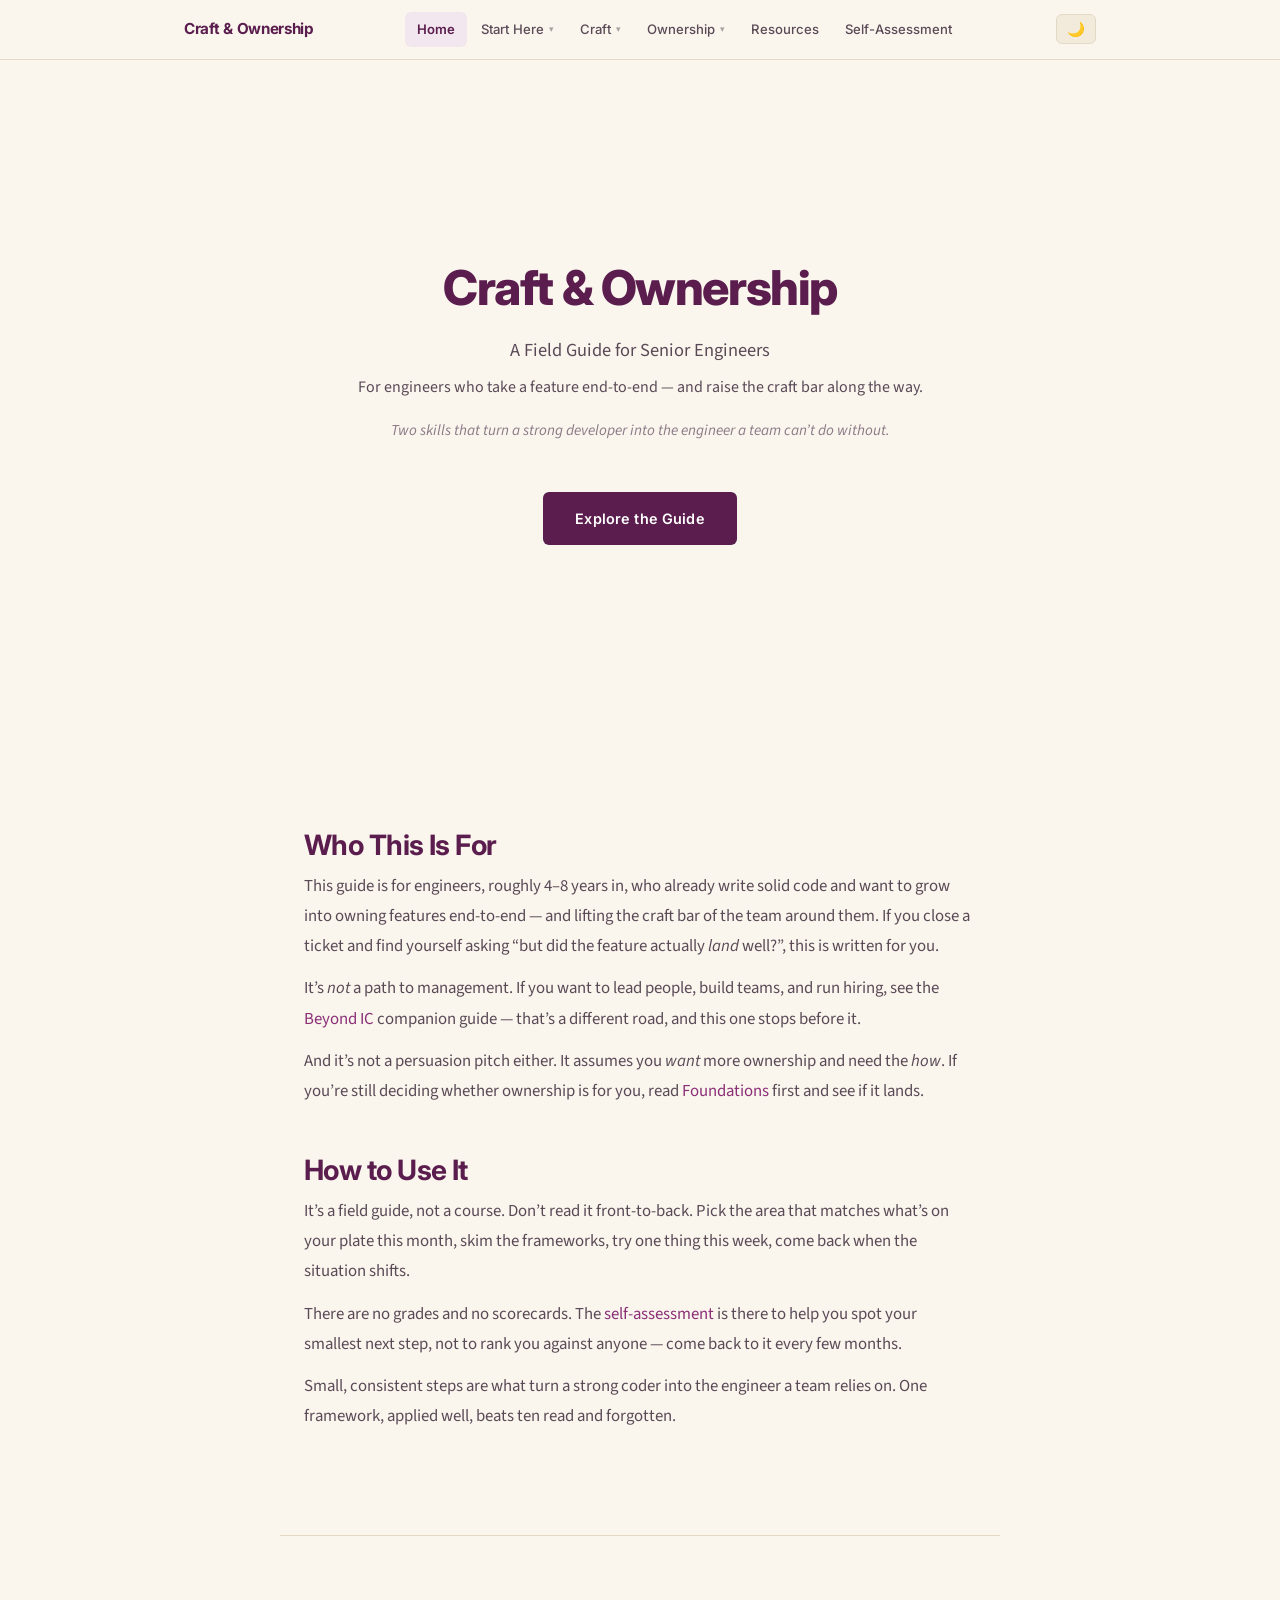
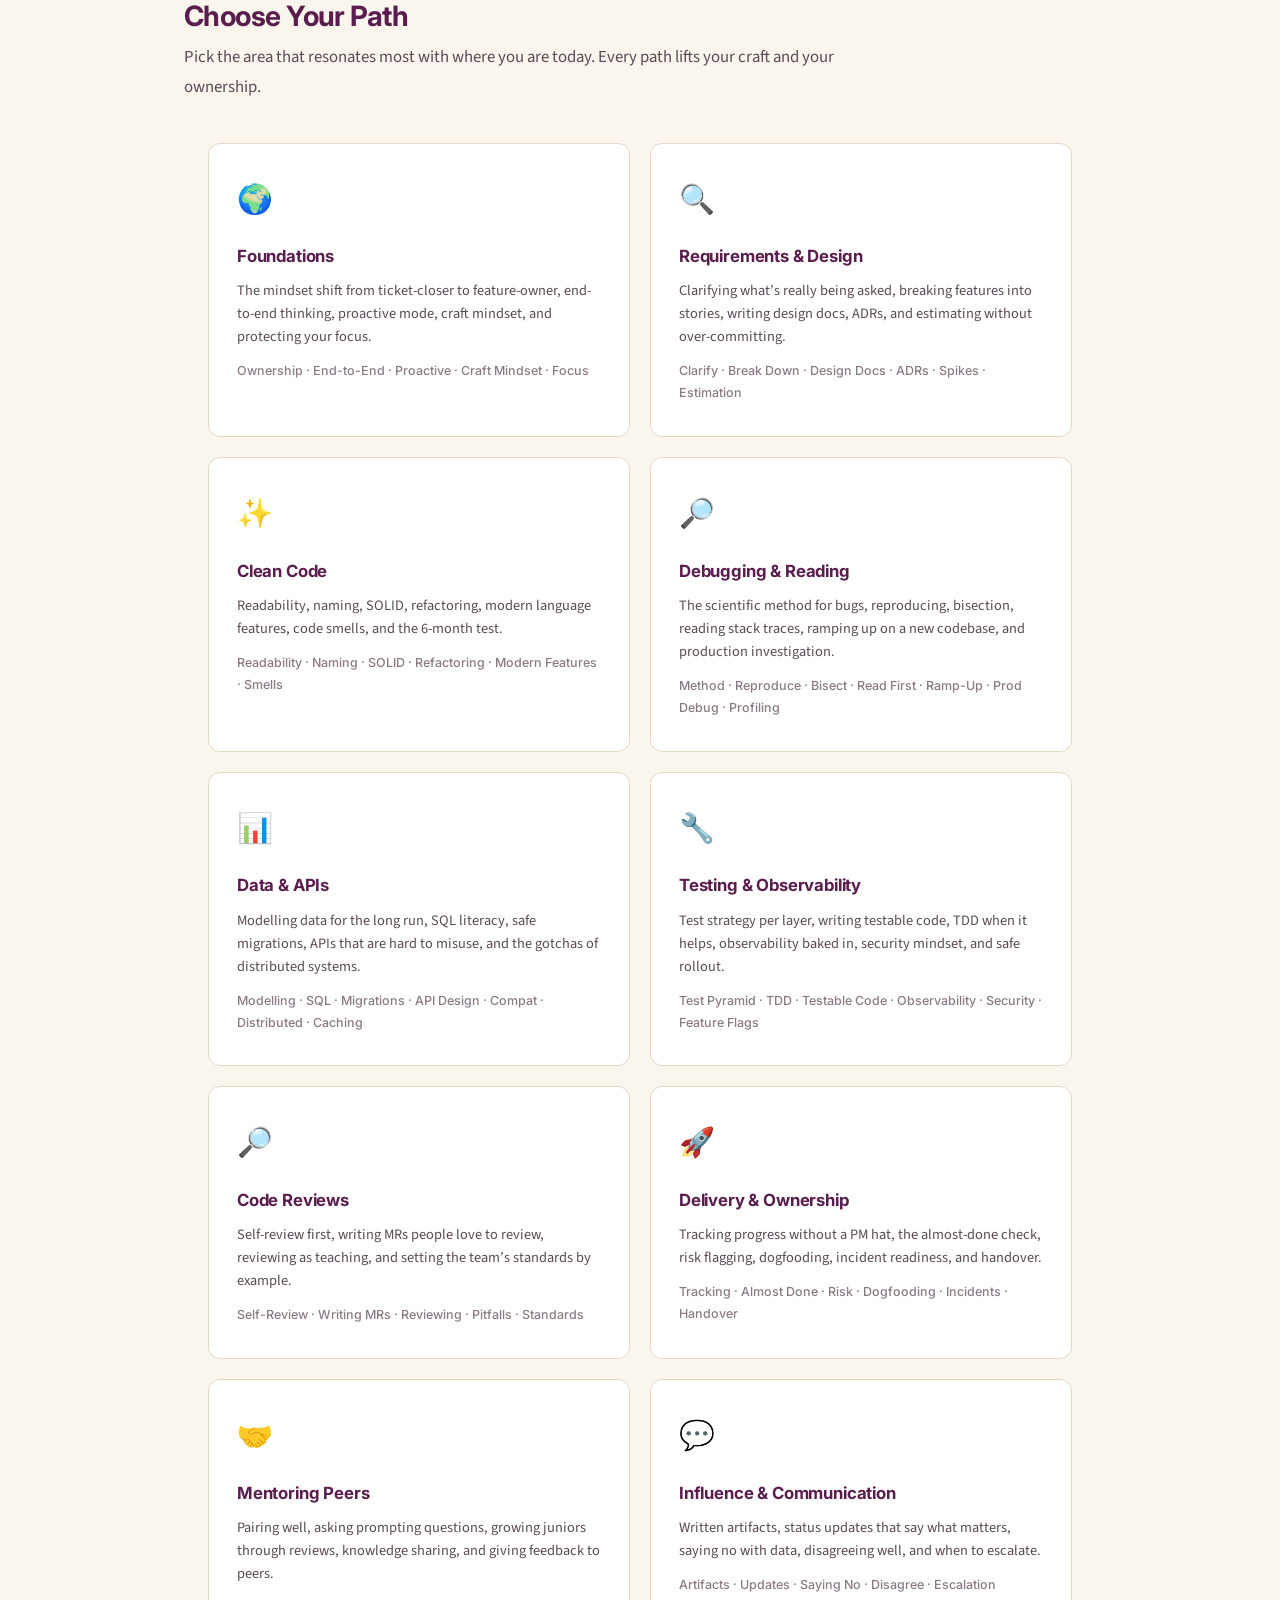
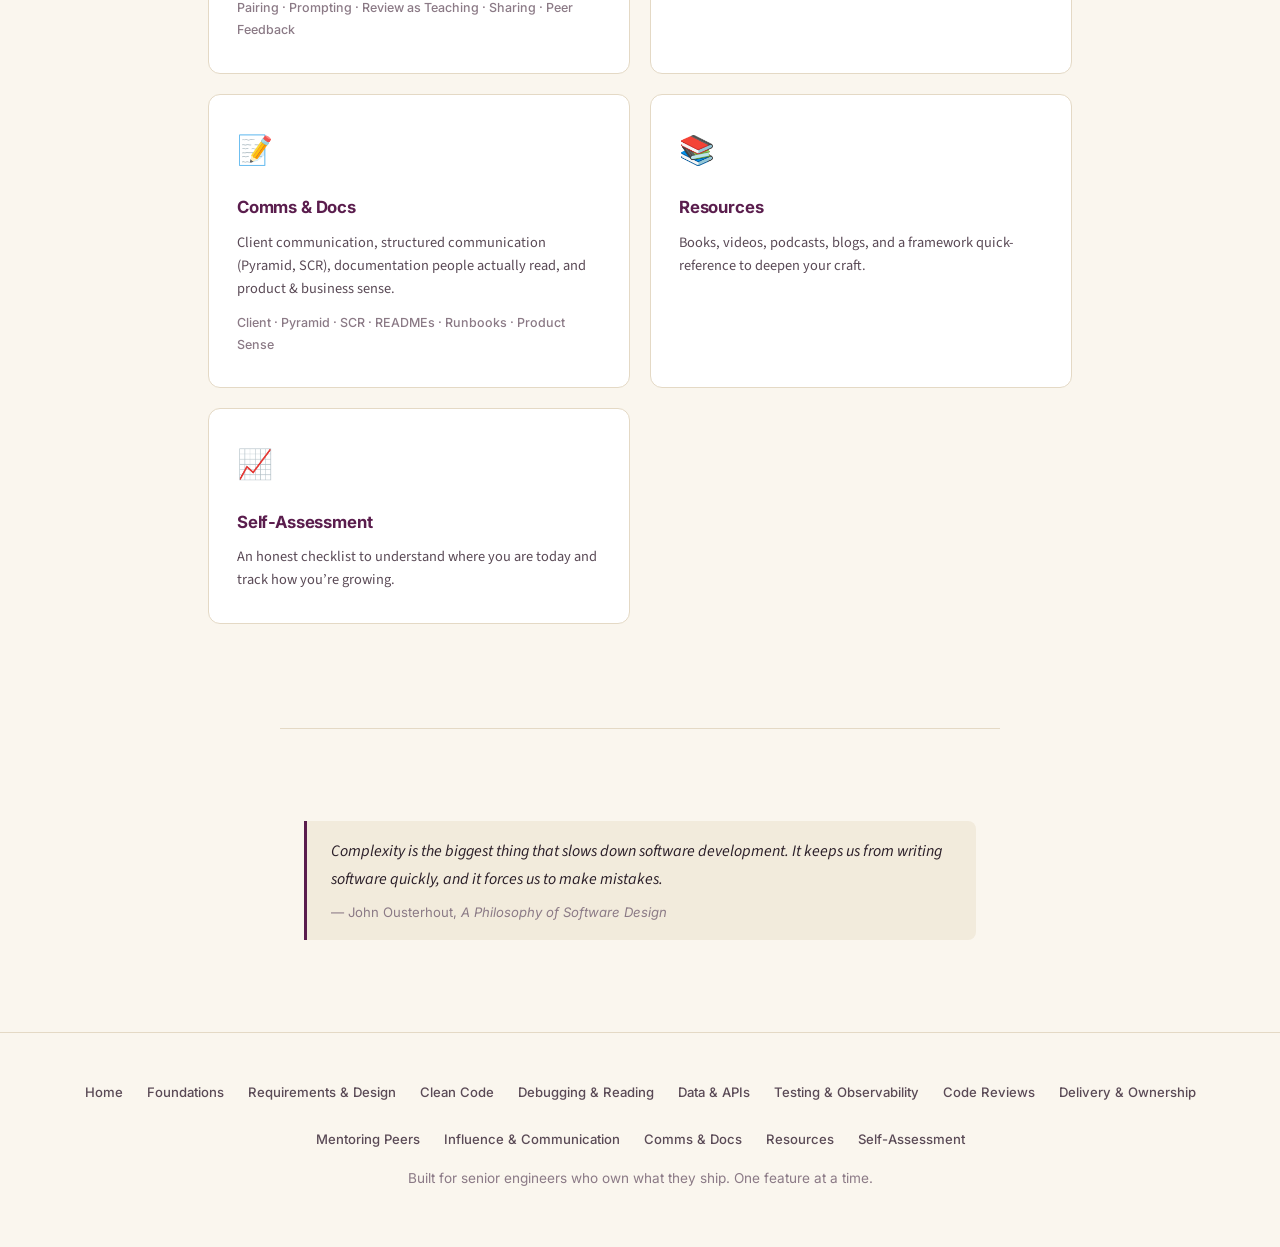
==== index.html @ ee3b5328 "Initial commit: Craft & Ownership field guide with feedback-driven fixes A self-guided, multi-page f" ====
<!DOCTYPE html>
<html lang="en" data-theme="light">
<head>
  <meta charset="UTF-8">
  <meta name="viewport" content="width=device-width, initial-scale=1.0">
  <title>Craft &amp; Ownership &mdash; A Field Guide for Senior Engineers</title>
  <link rel="preconnect" href="https://fonts.googleapis.com">
  <link rel="preconnect" href="https://fonts.gstatic.com" crossorigin>
  <link href="https://fonts.googleapis.com/css2?family=Inter:wght@400;500;600;700;800&family=Source+Sans+3:wght@400;500;600;700&display=swap" rel="stylesheet">
  <link rel="stylesheet" href="css/styles.css">
</head>
<body data-current-page="index">

  <!-- ─── NAV ─── -->
  <nav id="navbar">
    <div class="nav-inner">
      <a href="index.html" class="nav-brand">Craft &amp; Ownership</a>
      <div class="nav-links" id="navLinks">
        <a href="index.html">Home</a>
        <div class="nav-dropdown">
          <button class="nav-dropdown-toggle">Start Here</button>
          <div class="nav-dropdown-menu">
            <a href="foundations.html">Foundations</a>
            <a href="requirements-design.html">Requirements &amp; Design</a>
          </div>
        </div>
        <div class="nav-dropdown">
          <button class="nav-dropdown-toggle">Craft</button>
          <div class="nav-dropdown-menu">
            <a href="clean-code.html">Clean Code</a>
            <a href="debugging-reading.html">Debugging &amp; Reading</a>
            <a href="data-api.html">Data &amp; APIs</a>
            <a href="testing-observability.html">Testing &amp; Observability</a>
            <a href="code-reviews.html">Code Reviews</a>
          </div>
        </div>
        <div class="nav-dropdown">
          <button class="nav-dropdown-toggle">Ownership</button>
          <div class="nav-dropdown-menu">
            <a href="delivery-ownership.html">Delivery &amp; Ownership</a>
            <a href="mentoring-peers.html">Mentoring Peers</a>
            <a href="influence-communication.html">Influence &amp; Communication</a>
            <a href="communication-docs.html">Comms &amp; Docs</a>
          </div>
        </div>
        <a href="resources.html">Resources</a>
        <a href="self-assessment.html">Self-Assessment</a>
      </div>
      <div class="nav-right">
        <button class="theme-toggle" id="themeBtn" onclick="toggleTheme()" aria-label="Toggle dark mode">&#127769;</button>
        <button class="hamburger" onclick="toggleMenu()" aria-label="Open menu">&#9776;</button>
      </div>
    </div>
  </nav>

  <!-- ─── HERO ─── -->
  <div class="hero">
    <div class="hero-content">
      <h1>Craft &amp; Ownership</h1>
      <p class="subtitle">A Field Guide for Senior Engineers</p>
      <p class="subtitle" style="font-size:1rem;margin-top:-8px;">For engineers who take a feature end-to-end &mdash; and raise the craft bar along the way.</p>
      <p class="tagline">Two skills that turn a strong developer into the engineer a team can&rsquo;t do without.</p>
      <a href="#paths" class="cta-btn">Explore the Guide</a>
    </div>
  </div>

  <!-- ─── WHO THIS IS FOR ─── -->
  <section class="fade-in">
    <h2>Who This Is For</h2>
    <div class="section-intro">
      <p>This guide is for engineers, roughly 4&ndash;8 years in, who already write solid code and want to grow into owning features end-to-end &mdash; and lifting the craft bar of the team around them. If you close a ticket and find yourself asking &ldquo;but did the feature actually <em>land</em> well?&rdquo;, this is written for you.</p>
      <p>It&rsquo;s <em>not</em> a path to management. If you want to lead people, build teams, and run hiring, see the <a href="https://sujitkamthe.github.io/" target="_blank" rel="noopener">Beyond IC</a> companion guide &mdash; that&rsquo;s a different road, and this one stops before it.</p>
      <p>And it&rsquo;s not a persuasion pitch either. It assumes you <em>want</em> more ownership and need the <em>how</em>. If you&rsquo;re still deciding whether ownership is for you, read <a href="foundations.html">Foundations</a> first and see if it lands.</p>
    </div>

    <h2 style="margin-top:48px;">How to Use It</h2>
    <div class="section-intro">
      <p>It&rsquo;s a field guide, not a course. Don&rsquo;t read it front-to-back. Pick the area that matches what&rsquo;s on your plate this month, skim the frameworks, try one thing this week, come back when the situation shifts.</p>
      <p>There are no grades and no scorecards. The <a href="self-assessment.html">self-assessment</a> is there to help you spot your smallest next step, not to rank you against anyone &mdash; come back to it every few months.</p>
      <p>Small, consistent steps are what turn a strong coder into the engineer a team relies on. One framework, applied well, beats ten read and forgotten.</p>
    </div>
  </section>

  <div class="section-divider"></div>

  <!-- ─── CHOOSE YOUR PATH ─── -->
  <section class="wide fade-in" id="paths">
    <h2>Choose Your Path</h2>
    <p class="section-intro">Pick the area that resonates most with where you are today. Every path lifts your craft and your ownership.</p>

    <div class="path-grid">

      <a href="foundations.html" class="path-card">
        <span class="path-icon">&#127757;</span>
        <h3>Foundations</h3>
        <p>The mindset shift from ticket-closer to feature-owner, end-to-end thinking, proactive mode, craft mindset, and protecting your focus.</p>
        <div class="path-chapters">Ownership &middot; End-to-End &middot; Proactive &middot; Craft Mindset &middot; Focus</div>
      </a>

      <a href="requirements-design.html" class="path-card">
        <span class="path-icon">&#128269;</span>
        <h3>Requirements &amp; Design</h3>
        <p>Clarifying what&rsquo;s really being asked, breaking features into stories, writing design docs, ADRs, and estimating without over-committing.</p>
        <div class="path-chapters">Clarify &middot; Break Down &middot; Design Docs &middot; ADRs &middot; Spikes &middot; Estimation</div>
      </a>

      <a href="clean-code.html" class="path-card">
        <span class="path-icon">&#10024;</span>
        <h3>Clean Code</h3>
        <p>Readability, naming, SOLID, refactoring, modern language features, code smells, and the 6-month test.</p>
        <div class="path-chapters">Readability &middot; Naming &middot; SOLID &middot; Refactoring &middot; Modern Features &middot; Smells</div>
      </a>

      <a href="debugging-reading.html" class="path-card">
        <span class="path-icon">&#128270;</span>
        <h3>Debugging &amp; Reading</h3>
        <p>The scientific method for bugs, reproducing, bisection, reading stack traces, ramping up on a new codebase, and production investigation.</p>
        <div class="path-chapters">Method &middot; Reproduce &middot; Bisect &middot; Read First &middot; Ramp-Up &middot; Prod Debug &middot; Profiling</div>
      </a>

      <a href="data-api.html" class="path-card">
        <span class="path-icon">&#128202;</span>
        <h3>Data &amp; APIs</h3>
        <p>Modelling data for the long run, SQL literacy, safe migrations, APIs that are hard to misuse, and the gotchas of distributed systems.</p>
        <div class="path-chapters">Modelling &middot; SQL &middot; Migrations &middot; API Design &middot; Compat &middot; Distributed &middot; Caching</div>
      </a>

      <a href="testing-observability.html" class="path-card">
        <span class="path-icon">&#128295;</span>
        <h3>Testing &amp; Observability</h3>
        <p>Test strategy per layer, writing testable code, TDD when it helps, observability baked in, security mindset, and safe rollout.</p>
        <div class="path-chapters">Test Pyramid &middot; TDD &middot; Testable Code &middot; Observability &middot; Security &middot; Feature Flags</div>
      </a>

      <a href="code-reviews.html" class="path-card">
        <span class="path-icon">&#128270;</span>
        <h3>Code Reviews</h3>
        <p>Self-review first, writing MRs people love to review, reviewing as teaching, and setting the team&rsquo;s standards by example.</p>
        <div class="path-chapters">Self-Review &middot; Writing MRs &middot; Reviewing &middot; Pitfalls &middot; Standards</div>
      </a>

      <a href="delivery-ownership.html" class="path-card">
        <span class="path-icon">&#128640;</span>
        <h3>Delivery &amp; Ownership</h3>
        <p>Tracking progress without a PM hat, the almost-done check, risk flagging, dogfooding, incident readiness, and handover.</p>
        <div class="path-chapters">Tracking &middot; Almost Done &middot; Risk &middot; Dogfooding &middot; Incidents &middot; Handover</div>
      </a>

      <a href="mentoring-peers.html" class="path-card">
        <span class="path-icon">&#129309;</span>
        <h3>Mentoring Peers</h3>
        <p>Pairing well, asking prompting questions, growing juniors through reviews, knowledge sharing, and giving feedback to peers.</p>
        <div class="path-chapters">Pairing &middot; Prompting &middot; Review as Teaching &middot; Sharing &middot; Peer Feedback</div>
      </a>

      <a href="influence-communication.html" class="path-card">
        <span class="path-icon">&#128172;</span>
        <h3>Influence &amp; Communication</h3>
        <p>Written artifacts, status updates that say what matters, saying no with data, disagreeing well, and when to escalate.</p>
        <div class="path-chapters">Artifacts &middot; Updates &middot; Saying No &middot; Disagree &middot; Escalation</div>
      </a>

      <a href="communication-docs.html" class="path-card">
        <span class="path-icon">&#128221;</span>
        <h3>Comms &amp; Docs</h3>
        <p>Client communication, structured communication (Pyramid, SCR), documentation people actually read, and product &amp; business sense.</p>
        <div class="path-chapters">Client &middot; Pyramid &middot; SCR &middot; READMEs &middot; Runbooks &middot; Product Sense</div>
      </a>

      <a href="resources.html" class="path-card">
        <span class="path-icon">&#128218;</span>
        <h3>Resources</h3>
        <p>Books, videos, podcasts, blogs, and a framework quick-reference to deepen your craft.</p>
      </a>

      <a href="self-assessment.html" class="path-card">
        <span class="path-icon">&#128200;</span>
        <h3>Self-Assessment</h3>
        <p>An honest checklist to understand where you are today and track how you&rsquo;re growing.</p>
      </a>

    </div>
  </section>

  <div class="section-divider"></div>

  <!-- ─── CLOSING QUOTE ─── -->
  <section class="fade-in">
    <div class="quote">
      <p>Complexity is the biggest thing that slows down software development. It keeps us from writing software quickly, and it forces us to make mistakes.</p>
      <div class="attribution">&mdash; John Ousterhout, <em>A Philosophy of Software Design</em></div>
    </div>
  </section>

  <!-- ─── FOOTER ─── -->
  <footer>
    <div class="footer-links">
      <a href="index.html">Home</a>
      <a href="foundations.html">Foundations</a>
      <a href="requirements-design.html">Requirements &amp; Design</a>
      <a href="clean-code.html">Clean Code</a>
      <a href="debugging-reading.html">Debugging &amp; Reading</a>
      <a href="data-api.html">Data &amp; APIs</a>
      <a href="testing-observability.html">Testing &amp; Observability</a>
      <a href="code-reviews.html">Code Reviews</a>
      <a href="delivery-ownership.html">Delivery &amp; Ownership</a>
      <a href="mentoring-peers.html">Mentoring Peers</a>
      <a href="influence-communication.html">Influence &amp; Communication</a>
      <a href="communication-docs.html">Comms &amp; Docs</a>
      <a href="resources.html">Resources</a>
      <a href="self-assessment.html">Self-Assessment</a>
    </div>
    <p>Built for senior engineers who own what they ship. One feature at a time.</p>
  </footer>

  <script src="js/script.js"></script>
</body>
</html>
---- css/styles.css ----
/* ═══════════════════════════════════════════
   Craft & Ownership — Design System
   Palette: "Plum & Parchment"
   Fonts: Source Sans 3 (body) + Inter (headings/UI)
   ═══════════════════════════════════════════ */

:root {
  --bg: #FAF6EE;
  --bg-alt: #F2EBDC;
  --bg-card: #FFFFFF;
  --text: #2A1E28;
  --text-secondary: #5A4A56;
  --text-muted: #8B7A86;
  --accent: #5A1D4D;
  --accent-light: #7A2E6B;
  --accent-link: #8B2F76;
  --accent-pale: #F3E7EF;
  --border: #E4D9C5;
  --border-light: #EFE7D5;
  --success: #2F6E4E;
  --success-pale: #EBF4EC;
  --warning: #9C5A0C;
  --warning-pale: #FDF5E6;
  --danger: #A8332F;
  --danger-pale: #FBEDEC;
  --info: #3D5B88;
  --info-pale: #ECF0F6;
  --purple: #6B21A8;
  --purple-pale: #F3EAF7;
  --shadow-sm: 0 1px 3px rgba(42,30,40,0.06);
  --shadow: 0 2px 8px rgba(42,30,40,0.07);
  --shadow-lg: 0 4px 16px rgba(42,30,40,0.09);
  --radius: 8px;
  --radius-lg: 12px;
  --transition: 0.2s ease;
  --content-width: 720px;
  --page-width: 960px;
}

[data-theme="dark"] {
  --bg: #1C1418;
  --bg-alt: #261B22;
  --bg-card: #261B22;
  --text: #F0E6D6;
  --text-secondary: #BDADB4;
  --text-muted: #8B7A86;
  --accent: #D280B8;
  --accent-light: #E6A0CF;
  --accent-link: #E6A0CF;
  --accent-pale: #3A1F33;
  --border: #3F2E38;
  --border-light: #2F232A;
  --success: #6DC08A;
  --success-pale: #1E3328;
  --warning: #E0A050;
  --warning-pale: #3A2A14;
  --danger: #E58A84;
  --danger-pale: #3A1D1B;
  --info: #8AA8D8;
  --info-pale: #1E2A3B;
  --purple: #C894EB;
  --purple-pale: #2D1B3A;
  --shadow-sm: 0 1px 3px rgba(0,0,0,0.3);
  --shadow: 0 2px 8px rgba(0,0,0,0.3);
  --shadow-lg: 0 4px 16px rgba(0,0,0,0.45);
}

/* ─── RESET ─── */
*, *::before, *::after { margin: 0; padding: 0; box-sizing: border-box; }
html { scroll-behavior: smooth; }
body {
  font-family: 'Source Sans 3', 'Segoe UI', system-ui, -apple-system, sans-serif;
  background: var(--bg);
  color: var(--text);
  line-height: 1.75;
  font-size: 16.5px;
  transition: background 0.3s, color 0.3s;
  -webkit-font-smoothing: antialiased;
}

/* ─── TYPOGRAPHY ─── */
h1, h2, h3, h4, h5, h6, nav, footer, .nav-brand, .cta-btn, .tab-header,
.checklist-item label, .tech-badge, .role-badge, .theme-toggle,
.accordion-header, .reveal-btn, button, .card h4, .framework h4,
.comparison th, .comparison td, .section-num, .page-toc {
  font-family: 'Inter', -apple-system, BlinkMacSystemFont, 'Segoe UI', sans-serif;
}

h1 { font-size: 2.5rem; font-weight: 800; color: var(--accent); letter-spacing: -0.03em; line-height: 1.15; }
h2 { font-size: 1.75rem; font-weight: 700; color: var(--accent); letter-spacing: -0.02em; line-height: 1.2; margin-bottom: 8px; }
h3 { font-size: 1.15rem; font-weight: 700; color: var(--text); margin: 36px 0 12px; letter-spacing: -0.01em; }
h4 { font-size: 0.95rem; font-weight: 600; color: var(--accent); margin: 16px 0 8px; }
p { margin-bottom: 12px; }
a { color: var(--accent-link); text-decoration: none; transition: var(--transition); }
a:hover { text-decoration: underline; }
strong { font-weight: 700; }
code {
  font-family: 'JetBrains Mono', 'Fira Code', 'Consolas', monospace;
  font-size: 0.88em; background: var(--bg-alt); padding: 2px 6px;
  border-radius: 4px; border: 1px solid var(--border);
}

.section-num {
  font-size: 0.7rem; font-weight: 600; color: var(--text-muted);
  display: block; margin-bottom: 4px; letter-spacing: 0.12em; text-transform: uppercase;
}
.section-intro {
  font-size: 1.05rem; color: var(--text-secondary); margin-bottom: 40px;
  max-width: var(--content-width); line-height: 1.8;
}

/* ─── NAVIGATION ─── */
nav {
  position: fixed; top: 0; left: 0; right: 0; z-index: 1000;
  background: var(--bg); border-bottom: 1px solid var(--border);
  transition: box-shadow 0.2s;
}
nav.scrolled { box-shadow: var(--shadow); }
.nav-inner {
  max-width: var(--page-width); margin: 0 auto;
  display: flex; align-items: center; justify-content: space-between;
  padding: 12px 24px; gap: 16px;
}
.nav-brand {
  font-weight: 700; font-size: 0.95rem; color: var(--accent);
  text-decoration: none; white-space: nowrap; letter-spacing: -0.02em;
}
.nav-links { display: flex; gap: 2px; align-items: center; }
.nav-links a {
  text-decoration: none; color: var(--text-secondary);
  padding: 6px 12px; border-radius: 6px; font-size: 0.82rem;
  transition: var(--transition); font-weight: 500; white-space: nowrap;
}
.nav-links a:hover { background: var(--accent-pale); color: var(--accent); text-decoration: none; }
.nav-links a.active { background: var(--accent-pale); color: var(--accent); font-weight: 600; }
.nav-right { display: flex; align-items: center; gap: 8px; }
.hamburger {
  display: none; background: none; border: none; cursor: pointer;
  font-size: 1.4rem; color: var(--accent); padding: 4px;
}

/* ─── Nav Dropdowns ─── */
.nav-dropdown {
  position: relative;
  display: flex;
  align-items: center;
}
.nav-dropdown-toggle {
  color: var(--text-secondary);
  padding: 6px 12px; border-radius: 6px; font-size: 0.82rem;
  font-weight: 500; white-space: nowrap;
  cursor: pointer; display: inline-flex; align-items: center; gap: 4px;
  background: none; border: none; outline: none;
  font-family: 'Inter', -apple-system, BlinkMacSystemFont, 'Segoe UI', sans-serif;
  line-height: 1.75;
  transition: var(--transition);
  -webkit-appearance: none;
  appearance: none;
}
.nav-dropdown-toggle::after {
  content: '▾'; font-size: 0.65em; opacity: 0.5; margin-left: 1px;
}
.nav-dropdown-toggle:hover { background: var(--accent-pale); color: var(--accent); }
.nav-dropdown.active > .nav-dropdown-toggle { background: var(--accent-pale); color: var(--accent); font-weight: 600; }
.nav-dropdown-menu {
  display: none !important;
  position: absolute; top: 100%; left: 0;
  margin-top: 4px;
  background: var(--bg); border: 1px solid var(--border);
  border-radius: var(--radius); box-shadow: var(--shadow-lg);
  padding: 6px 0; min-width: 220px; z-index: 1001;
}
.nav-dropdown-menu::before {
  content: ''; position: absolute; top: -8px; left: 0; right: 0; height: 8px;
}
.nav-dropdown:hover > .nav-dropdown-menu,
.nav-dropdown:focus-within > .nav-dropdown-menu { display: block !important; }
.nav-dropdown-menu a {
  display: block; padding: 8px 16px; color: var(--text-secondary);
  font-size: 0.82rem; font-weight: 500; text-decoration: none;
  transition: var(--transition); white-space: nowrap;
}
.nav-dropdown-menu a:hover { background: var(--accent-pale); color: var(--accent); text-decoration: none; }
.nav-dropdown-menu a.active { color: var(--accent); font-weight: 600; background: var(--accent-pale); }

.theme-toggle {
  background: var(--bg-alt); border: 1px solid var(--border); cursor: pointer;
  padding: 5px 10px; border-radius: 6px; font-size: 0.9rem;
  transition: var(--transition);
}
.theme-toggle:hover { background: var(--accent-pale); }

@media (max-width: 860px) {
  .nav-links { display: none; }
  .nav-links.open {
    display: flex; flex-direction: column; align-items: stretch; gap: 4px;
    position: absolute; top: 100%; left: 0; right: 0;
    background: var(--bg); padding: 12px 16px;
    border-bottom: 1px solid var(--border); box-shadow: var(--shadow);
  }
  .nav-links.open > a { text-align: left; }
  .hamburger { display: block; }
  .nav-dropdown { width: 100%; display: block; }
  .nav-dropdown-toggle { width: 100%; justify-content: space-between; text-align: left; }
  .nav-dropdown-menu {
    position: static !important; box-shadow: none !important; border: none !important;
    padding: 0 0 0 16px !important; margin-top: 0 !important; min-width: auto !important;
    display: none !important;
  }
  .nav-dropdown-menu::before { display: none; }
  .nav-dropdown:hover > .nav-dropdown-menu { display: none !important; }
  .nav-dropdown.open > .nav-dropdown-menu { display: block !important; }
}

/* ─── PAGE LAYOUT ─── */
.page-header {
  padding: 120px 24px 60px; text-align: center;
  border-bottom: 1px solid var(--border);
}
.page-header h1 { margin-bottom: 16px; }
.page-header .subtitle {
  font-size: 1.1rem; color: var(--text-secondary);
  max-width: 600px; margin: 0 auto; line-height: 1.7;
}

section {
  max-width: var(--content-width); margin: 0 auto;
  padding: 64px 24px;
}
section.wide { max-width: var(--page-width); }

.section-divider {
  max-width: var(--content-width); margin: 0 auto;
  height: 1px; background: var(--border);
}

/* ─── HERO (home page only) ─── */
.hero {
  min-height: 85vh; display: flex; align-items: center; justify-content: center;
  text-align: center; padding: 120px 24px 80px;
}
.hero-content { max-width: 640px; }
.hero h1 { font-size: clamp(2rem, 5vw, 3rem); margin-bottom: 20px; }
.hero .subtitle {
  font-size: 1.15rem; color: var(--text-secondary);
  margin-bottom: 16px; line-height: 1.7;
}
.hero .tagline {
  font-size: 0.95rem; color: var(--text-muted);
  font-style: italic; margin-bottom: 48px;
}
.cta-btn {
  display: inline-block; background: var(--accent); color: white;
  padding: 14px 32px; border-radius: 6px; text-decoration: none;
  font-weight: 600; font-size: 0.9rem; transition: var(--transition);
  letter-spacing: 0.01em;
}
.cta-btn:hover { background: var(--accent-light); text-decoration: none; transform: translateY(-1px); box-shadow: var(--shadow-lg); }

/* ─── CARDS ─── */
.card-grid {
  display: grid; grid-template-columns: repeat(auto-fit, minmax(280px, 1fr));
  gap: 16px; margin: 24px 0;
}
.card-grid.two-col { grid-template-columns: repeat(auto-fit, minmax(300px, 1fr)); }
.card-grid.three-col { grid-template-columns: repeat(auto-fit, minmax(220px, 1fr)); }
.card {
  background: var(--bg-card); border-radius: var(--radius);
  padding: 24px; border: 1px solid var(--border);
  transition: var(--transition);
}
.card:hover { box-shadow: var(--shadow); border-color: var(--accent-pale); }
.card h4 { margin-top: 0; font-size: 0.95rem; }
.card p { color: var(--text-secondary); font-size: 0.9rem; margin-bottom: 8px; }
.card ul { margin: 8px 0 0 18px; }
.card ul li { color: var(--text-secondary); font-size: 0.9rem; margin-bottom: 4px; }
.card a.card-link {
  display: inline-block; margin-top: 12px; font-size: 0.85rem;
  font-weight: 600; color: var(--accent-link);
  font-family: 'Inter', sans-serif;
}
.card a.card-link:hover { text-decoration: underline; }

/* ─── PATH CARDS (home page) ─── */
.path-grid {
  display: grid; grid-template-columns: repeat(auto-fit, minmax(280px, 1fr));
  gap: 20px; margin: 40px auto; max-width: var(--page-width); padding: 0 24px;
}
.path-card {
  background: var(--bg-card); border: 1px solid var(--border);
  border-radius: var(--radius-lg); padding: 32px 28px;
  text-decoration: none; color: var(--text); transition: var(--transition);
  display: block;
}
.path-card:hover {
  border-color: var(--accent); box-shadow: var(--shadow-lg);
  transform: translateY(-2px); text-decoration: none;
}
.path-card .path-icon { font-size: 1.8rem; margin-bottom: 16px; display: block; }
.path-card h3 {
  font-size: 1.05rem; margin: 0 0 8px; color: var(--accent);
  font-family: 'Inter', sans-serif;
}
.path-card p { font-size: 0.9rem; color: var(--text-secondary); margin: 0; line-height: 1.6; }
.path-card .path-chapters {
  font-size: 0.78rem; color: var(--text-muted); margin-top: 12px;
  font-family: 'Inter', sans-serif; font-weight: 500;
}

/* ─── IN-PAGE TABLE OF CONTENTS ─── */
.page-toc {
  background: var(--bg-alt); border: 1px solid var(--border);
  border-radius: var(--radius); padding: 20px 24px;
  margin: 0 auto 48px; max-width: var(--content-width);
}
.page-toc h4 { margin: 0 0 12px; font-size: 0.82rem; color: var(--text-muted); text-transform: uppercase; letter-spacing: 0.1em; }
.page-toc ul { list-style: none; margin: 0; padding: 0; }
.page-toc li { margin-bottom: 6px; }
.page-toc a {
  font-size: 0.88rem; color: var(--text-secondary); text-decoration: none;
  font-weight: 500; transition: var(--transition);
}
.page-toc a:hover { color: var(--accent-link); }

/* ─── FRAMEWORK BOX ─── */
.framework {
  background: var(--bg-alt); border: 1px solid var(--border);
  border-radius: var(--radius); padding: 24px 28px; margin: 24px 0;
}
.framework h4 { color: var(--accent); margin-top: 0; font-size: 1rem; }
.framework ol, .framework ul { margin-left: 20px; }
.framework li { font-size: 0.92rem; margin-bottom: 8px; }
.framework p { font-size: 0.92rem; }

/* ─── TIP / INSIGHT BOXES ─── */
.tip {
  border-radius: var(--radius); padding: 18px 22px; margin: 20px 0;
  display: flex; gap: 12px; align-items: flex-start;
  background: var(--accent-pale); border: 1px solid var(--border);
}
.tip .tip-icon { font-size: 1.1rem; flex-shrink: 0; margin-top: 2px; }
.tip p { font-size: 0.9rem; margin: 0; }
.tip.success-tip { background: var(--success-pale); }
.tip.warning-tip { background: var(--warning-pale); }
.tip.danger-tip { background: var(--danger-pale); }
.tip.info-tip { background: var(--info-pale); }
.tip.purple-tip { background: var(--purple-pale); }

/* ─── KEY INSIGHT ─── */
.key-insight {
  background: var(--info-pale); border: 1px solid var(--info);
  border-radius: var(--radius); padding: 24px 28px; margin: 28px 0;
}
.key-insight h4 { color: var(--info); margin-top: 0; font-size: 0.95rem; }
.key-insight p { font-size: 0.92rem; }

/* ─── QUOTE ─── */
.quote {
  border-left: 3px solid var(--accent);
  padding: 16px 24px; margin: 28px 0;
  background: var(--bg-alt); border-radius: 0 var(--radius) var(--radius) 0;
}
.quote p { font-style: italic; font-size: 1rem; margin: 0; }
.quote .attribution {
  font-style: normal; font-size: 0.82rem;
  color: var(--text-muted); margin-top: 8px;
  font-family: 'Inter', sans-serif;
}

/* ─── COMPARISON TABLE ─── */
.comparison {
  width: 100%; border-collapse: collapse; margin: 24px 0;
  background: var(--bg-card); border-radius: var(--radius);
  overflow: hidden; border: 1px solid var(--border);
}
.comparison th {
  background: var(--accent); color: white; padding: 12px 16px;
  text-align: left; font-size: 0.85rem; font-weight: 600;
}
.comparison td {
  padding: 11px 16px; border-bottom: 1px solid var(--border-light);
  font-size: 0.88rem;
}
.comparison tr:last-child td { border-bottom: none; }
.comparison tr:hover td { background: var(--bg-alt); }

/* ─── CHECKLIST ─── */
.checklist {
  background: var(--bg-card); border-radius: var(--radius);
  padding: 24px; margin: 24px 0; border: 1px solid var(--border);
}
.checklist h4 { margin-top: 0; font-size: 0.9rem; }
.checklist-item {
  display: flex; align-items: flex-start; gap: 12px;
  padding: 8px 0; border-bottom: 1px solid var(--border-light);
}
.checklist-item:last-child { border-bottom: none; }
.checklist-item input[type="checkbox"] {
  width: 18px; height: 18px; accent-color: var(--accent);
  margin-top: 4px; flex-shrink: 0; cursor: pointer;
}
.checklist-item label { font-size: 0.9rem; cursor: pointer; line-height: 1.6; }
.checklist-item label strong { color: var(--accent); }

/* ─── ACCORDION ─── */
.accordion { margin: 24px 0; }
.accordion-item {
  background: var(--bg-card); border-radius: var(--radius);
  margin-bottom: 6px; border: 1px solid var(--border); overflow: hidden;
}
.accordion-header {
  padding: 14px 20px; cursor: pointer; display: flex;
  justify-content: space-between; align-items: center;
  font-weight: 600; font-size: 0.9rem; transition: var(--transition);
  color: var(--text);
}
.accordion-header:hover { background: var(--bg-alt); }
.accordion-header .arrow {
  transition: transform 0.3s; font-size: 0.7rem; color: var(--text-muted);
}
.accordion-item.open .accordion-header { background: var(--bg-alt); }
.accordion-item.open .accordion-header .arrow { transform: rotate(180deg); }
.accordion-body {
  max-height: 0; overflow: hidden; transition: max-height 0.4s ease;
  padding: 0 20px;
}
.accordion-item.open .accordion-body { max-height: 3000px; padding: 0 20px 18px; }
.accordion-body ul { margin-left: 18px; }
.accordion-body li { font-size: 0.9rem; margin-bottom: 6px; }
.accordion-body p { font-size: 0.9rem; margin-bottom: 8px; }

/* ─── PATTERN GRID (pitfall vs. better approach) ─── */
.pattern-grid { display: grid; grid-template-columns: 1fr 1fr; gap: 14px; margin: 20px 0; }
.pitfall {
  background: var(--danger-pale); border-radius: var(--radius);
  padding: 18px 20px; border-left: 3px solid var(--danger);
}
.pitfall h5 { color: var(--danger); font-size: 0.85rem; margin-bottom: 8px; font-family: 'Inter', sans-serif; }
.better {
  background: var(--success-pale); border-radius: var(--radius);
  padding: 18px 20px; border-left: 3px solid var(--success);
}
.better h5 { color: var(--success); font-size: 0.85rem; margin-bottom: 8px; font-family: 'Inter', sans-serif; }
.pitfall p, .better p { font-size: 0.88rem; color: var(--text-secondary); margin: 0; }
@media (max-width: 600px) { .pattern-grid { grid-template-columns: 1fr; } }

/* ─── TABS ─── */
.tabs { margin: 28px 0; }
.tab-headers {
  display: flex; gap: 4px; border-bottom: 2px solid var(--border);
  margin-bottom: 20px; overflow-x: auto;
}
.tab-header {
  padding: 8px 18px; cursor: pointer; font-weight: 600;
  font-size: 0.85rem; color: var(--text-muted);
  border-bottom: 2px solid transparent; transition: var(--transition);
  white-space: nowrap; margin-bottom: -2px;
}
.tab-header:hover { color: var(--accent); }
.tab-header.active { color: var(--accent); border-bottom-color: var(--accent); }
.tab-content { display: none; }
.tab-content.active { display: block; }

/* ─── VIDEO EMBED ─── */
.video-embed {
  position: relative; padding-bottom: 56.25%; height: 0;
  overflow: hidden; border-radius: var(--radius); margin: 16px 0;
  border: 1px solid var(--border);
}
.video-embed iframe {
  position: absolute; top: 0; left: 0; width: 100%; height: 100%;
}

/* ─── PROGRESS BAR (self-assessment) ─── */
.progress-bar-container {
  background: var(--bg-alt); border-radius: 20px; height: 12px;
  margin: 16px 0; overflow: hidden; border: 1px solid var(--border);
}
.progress-bar-fill {
  background: var(--accent); height: 100%; border-radius: 20px;
  transition: width 0.5s ease; width: 0%;
}
.progress-label {
  font-family: 'Inter', sans-serif; font-size: 0.85rem;
  font-weight: 600; color: var(--text-secondary); margin-bottom: 4px;
}

/* ─── FOOTER ─── */
footer {
  border-top: 1px solid var(--border);
  text-align: center; padding: 48px 24px;
  font-family: 'Inter', sans-serif;
}
footer p { font-size: 0.85rem; color: var(--text-muted); margin-bottom: 8px; }
footer a { color: var(--text-secondary); }
footer a:hover { color: var(--accent); }
.footer-links { display: flex; gap: 24px; justify-content: center; margin-bottom: 16px; flex-wrap: wrap; }
.footer-links a { font-size: 0.82rem; font-weight: 500; }

/* ─── NEXT MOVES (self-assessment results panel) ─── */
.next-moves-list {
  list-style: none; margin: 0; padding: 0;
}
.next-move {
  padding: 16px 0;
  border-bottom: 1px solid var(--border-light);
}
.next-move:first-child { padding-top: 4px; }
.next-move:last-child { border-bottom: none; padding-bottom: 0; }
.next-move-label {
  font-family: 'Inter', sans-serif;
  font-size: 0.72rem; font-weight: 700;
  color: var(--accent); letter-spacing: 0.12em;
  text-transform: uppercase; margin-bottom: 6px;
}
.next-move-action {
  font-size: 0.95rem; margin-bottom: 8px; line-height: 1.6;
}
.next-move-action strong { color: var(--accent); }
.next-move-link {
  font-family: 'Inter', sans-serif;
  font-size: 0.82rem; font-weight: 600;
  color: var(--accent-link);
}
.next-move-link:hover { text-decoration: underline; }

/* ─── FRICTION TIP (when it's hard scenarios) ─── */
.tip.friction-tip {
  background: var(--warning-pale);
  border-left: 3px solid var(--warning);
}
.tip.friction-tip .tip-icon { color: var(--warning); }
.friction-tip-label {
  font-family: 'Inter', sans-serif;
  font-size: 0.7rem; font-weight: 700;
  color: var(--warning); letter-spacing: 0.15em;
  text-transform: uppercase; display: block; margin-bottom: 6px;
}

/* ─── TRY THIS WEEK (exercise prompt) ─── */
.try-this {
  background: linear-gradient(0deg, var(--bg-alt) 0%, var(--bg-alt) 100%);
  border: 1px solid var(--accent);
  border-left: 4px solid var(--accent);
  border-radius: var(--radius);
  padding: 20px 24px; margin: 32px 0;
  position: relative;
}
.try-this::before {
  content: 'TRY THIS WEEK';
  font-family: 'Inter', sans-serif;
  font-size: 0.7rem; font-weight: 700;
  color: var(--accent); letter-spacing: 0.15em;
  display: block; margin-bottom: 10px;
}
.try-this p { font-size: 0.95rem; margin-bottom: 8px; }
.try-this p:last-child { margin-bottom: 0; }
.try-this ul { margin: 4px 0 0 20px; }
.try-this li { font-size: 0.92rem; margin-bottom: 6px; }

/* ─── CODE BLOCKS ─── */
pre.code-block {
  background: var(--bg-alt); border: 1px solid var(--border);
  border-radius: var(--radius); padding: 14px 18px; margin: 14px 0;
  font-family: 'JetBrains Mono', 'Fira Code', 'Consolas', monospace;
  font-size: 0.82rem; line-height: 1.55;
  overflow-x: auto; color: var(--text);
}
pre.code-block code { background: none; border: none; padding: 0; font-size: inherit; }
.code-pair { display: grid; grid-template-columns: 1fr 1fr; gap: 14px; margin: 20px 0; }
.code-pair > div { display: flex; flex-direction: column; }
.code-pair .label {
  font-family: 'Inter', sans-serif; font-size: 0.75rem; font-weight: 700;
  letter-spacing: 0.1em; text-transform: uppercase; margin-bottom: 6px;
}
.code-pair .label.bad { color: var(--danger); }
.code-pair .label.good { color: var(--success); }
.code-pair pre { margin: 0; flex: 1; }
@media (max-width: 700px) { .code-pair { grid-template-columns: 1fr; } }

/* ─── ASCII DIAGRAM ─── */
pre.diagram {
  background: var(--bg-alt); border: 1px solid var(--border);
  border-radius: var(--radius); padding: 18px 20px; margin: 16px 0;
  font-family: 'JetBrains Mono', 'Fira Code', 'Consolas', monospace;
  font-size: 0.82rem; line-height: 1.4; color: var(--text);
  overflow-x: auto; white-space: pre;
}

/* ─── FADE IN ─── */
.fade-in { opacity: 0; transform: translateY(16px); transition: opacity 0.5s, transform 0.5s; }
.fade-in.visible { opacity: 1; transform: translateY(0); }

/* ─── RESPONSIVE ─── */
@media (max-width: 768px) {
  section { padding: 48px 16px; }
  h1 { font-size: 2rem; }
  h2 { font-size: 1.5rem; }
  .page-header { padding: 100px 16px 40px; }
  .path-grid { padding: 0 16px; }
}
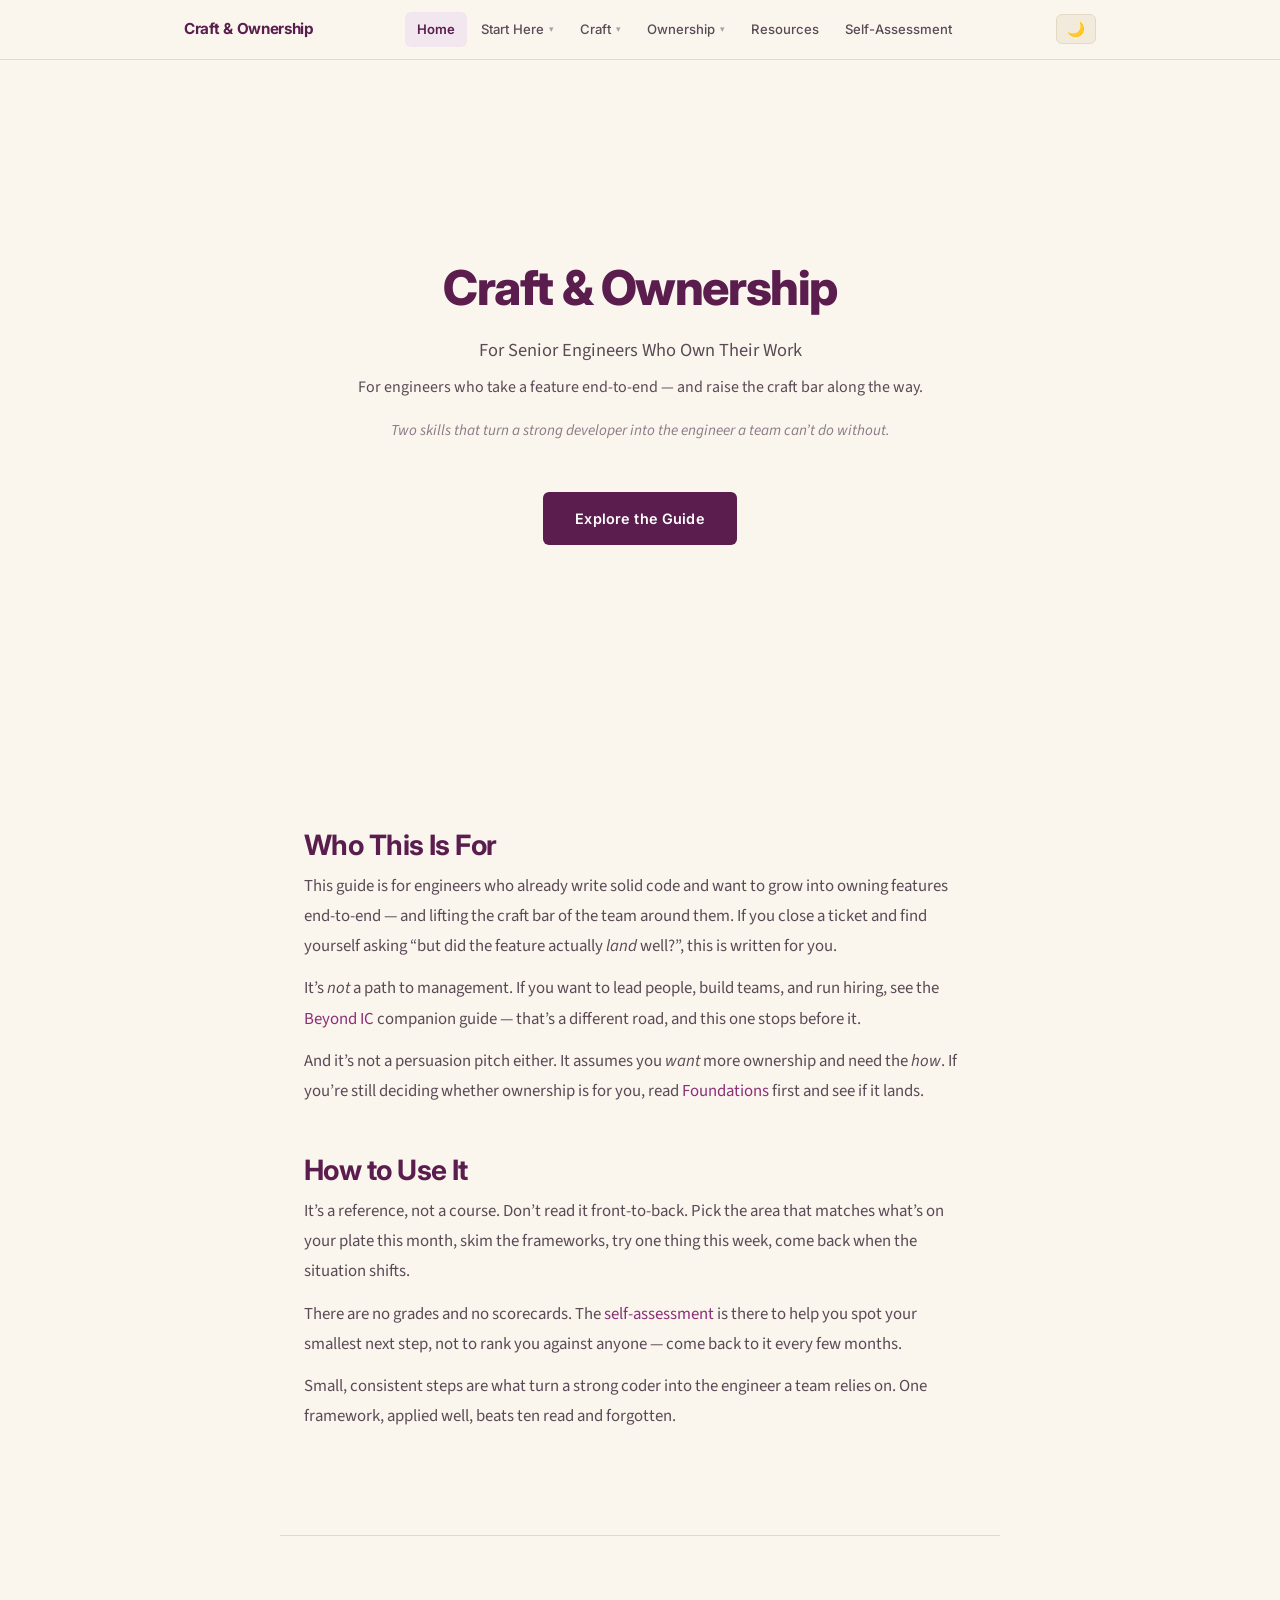
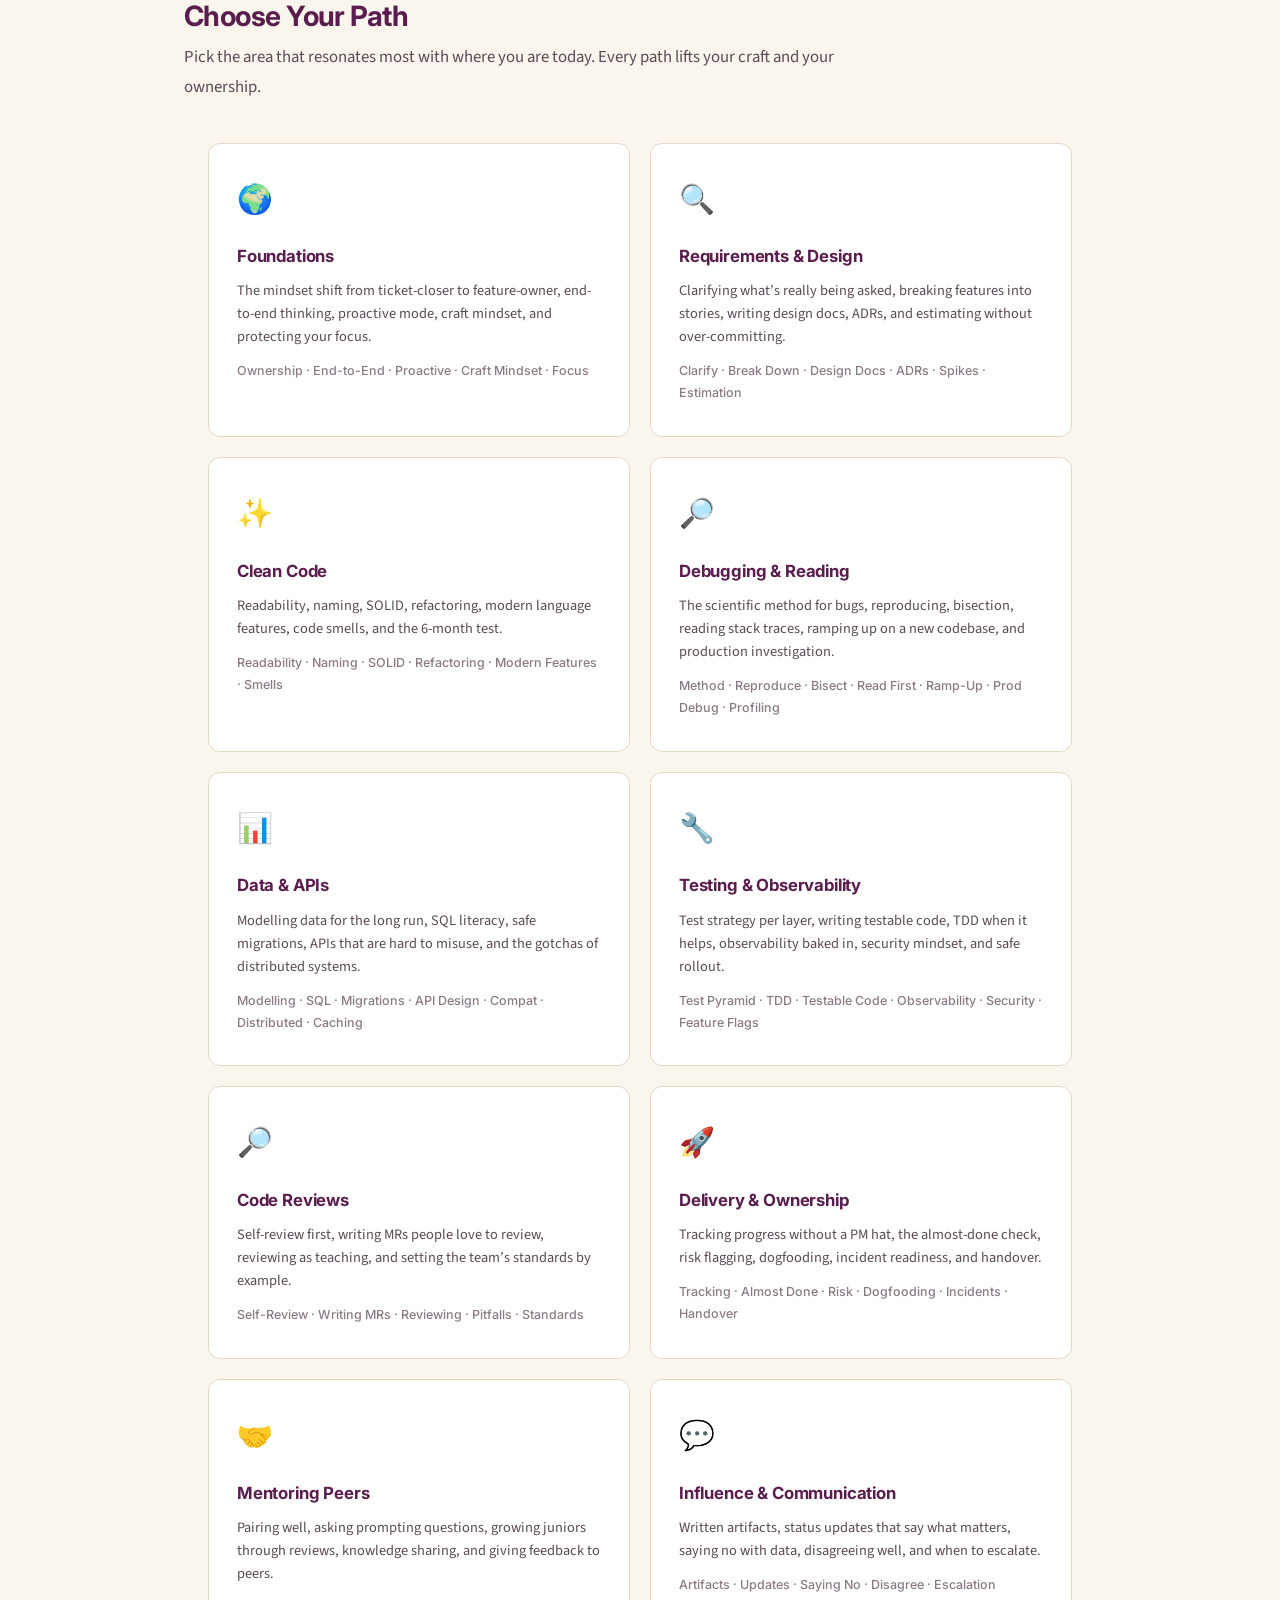
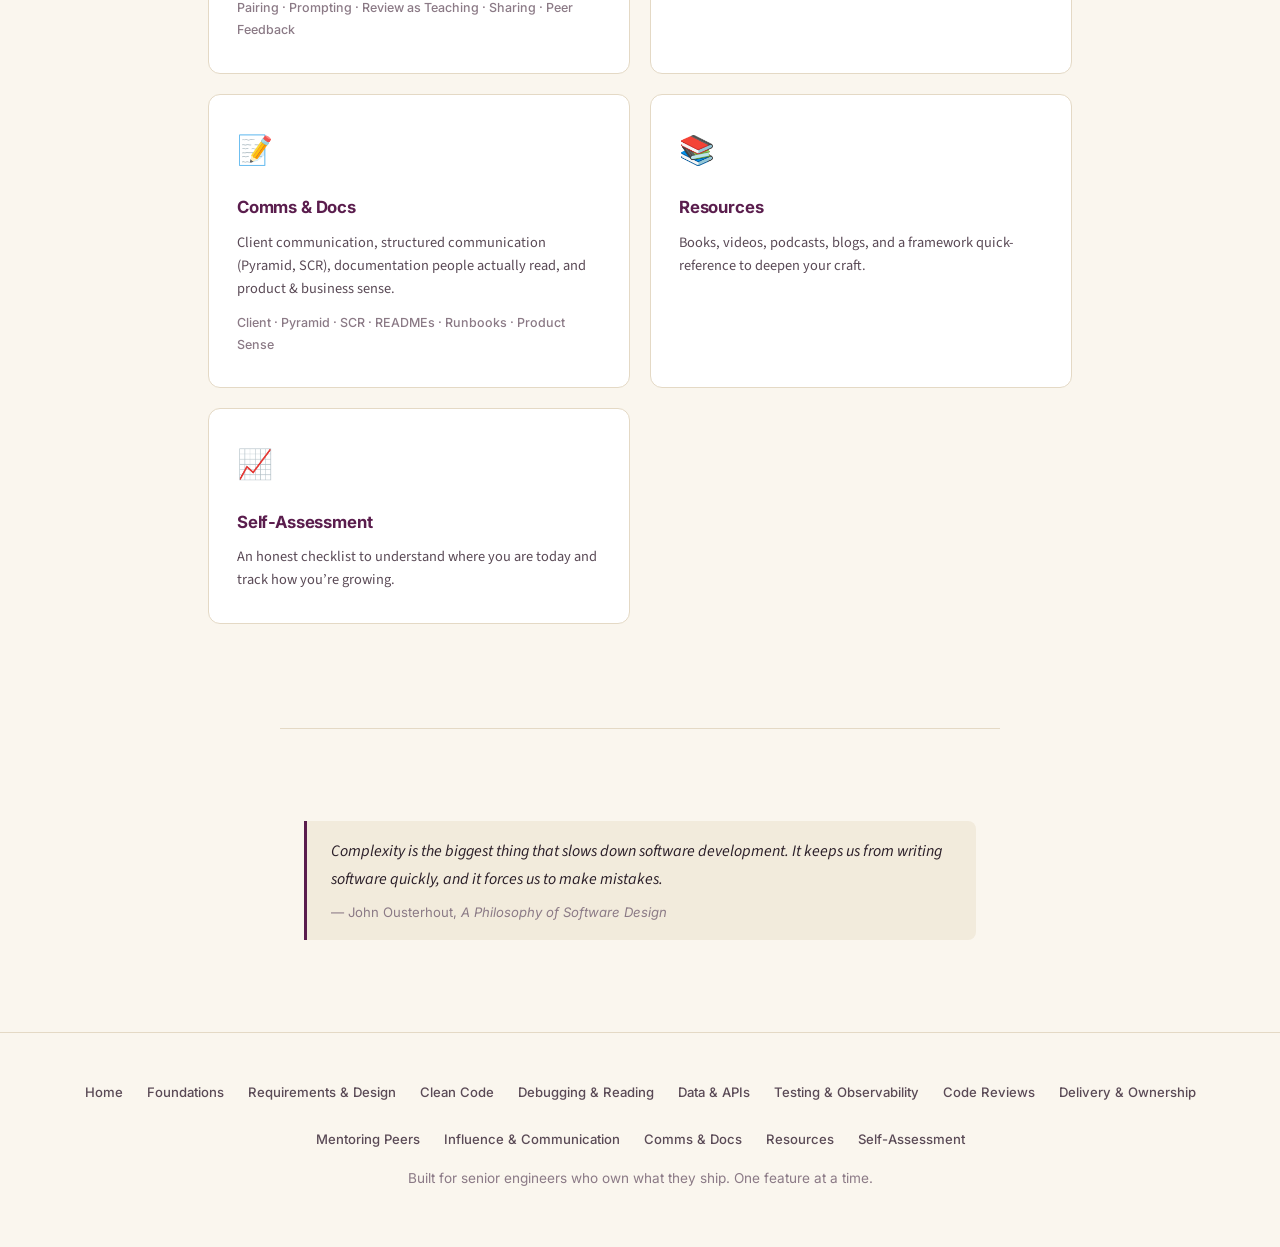
==== commit a3389ae5: "Drop "field guide" framing and remove years-of-experience references Avoid overlap with the assessme" ====
--- a/index.html
+++ b/index.html
@@ -3,7 +3,7 @@
 <head>
   <meta charset="UTF-8">
   <meta name="viewport" content="width=device-width, initial-scale=1.0">
-  <title>Craft &amp; Ownership &mdash; A Field Guide for Senior Engineers</title>
+  <title>Craft &amp; Ownership &mdash; For Senior Engineers Who Own Their Work</title>
   <link rel="preconnect" href="https://fonts.googleapis.com">
   <link rel="preconnect" href="https://fonts.gstatic.com" crossorigin>
   <link href="https://fonts.googleapis.com/css2?family=Inter:wght@400;500;600;700;800&family=Source+Sans+3:wght@400;500;600;700&display=swap" rel="stylesheet">
@@ -57,7 +57,7 @@
   <div class="hero">
     <div class="hero-content">
       <h1>Craft &amp; Ownership</h1>
-      <p class="subtitle">A Field Guide for Senior Engineers</p>
+      <p class="subtitle">For Senior Engineers Who Own Their Work</p>
       <p class="subtitle" style="font-size:1rem;margin-top:-8px;">For engineers who take a feature end-to-end &mdash; and raise the craft bar along the way.</p>
       <p class="tagline">Two skills that turn a strong developer into the engineer a team can&rsquo;t do without.</p>
       <a href="#paths" class="cta-btn">Explore the Guide</a>
@@ -68,14 +68,14 @@
   <section class="fade-in">
     <h2>Who This Is For</h2>
     <div class="section-intro">
-      <p>This guide is for engineers, roughly 4&ndash;8 years in, who already write solid code and want to grow into owning features end-to-end &mdash; and lifting the craft bar of the team around them. If you close a ticket and find yourself asking &ldquo;but did the feature actually <em>land</em> well?&rdquo;, this is written for you.</p>
+      <p>This guide is for engineers who already write solid code and want to grow into owning features end-to-end &mdash; and lifting the craft bar of the team around them. If you close a ticket and find yourself asking &ldquo;but did the feature actually <em>land</em> well?&rdquo;, this is written for you.</p>
       <p>It&rsquo;s <em>not</em> a path to management. If you want to lead people, build teams, and run hiring, see the <a href="https://sujitkamthe.github.io/" target="_blank" rel="noopener">Beyond IC</a> companion guide &mdash; that&rsquo;s a different road, and this one stops before it.</p>
       <p>And it&rsquo;s not a persuasion pitch either. It assumes you <em>want</em> more ownership and need the <em>how</em>. If you&rsquo;re still deciding whether ownership is for you, read <a href="foundations.html">Foundations</a> first and see if it lands.</p>
     </div>
 
     <h2 style="margin-top:48px;">How to Use It</h2>
     <div class="section-intro">
-      <p>It&rsquo;s a field guide, not a course. Don&rsquo;t read it front-to-back. Pick the area that matches what&rsquo;s on your plate this month, skim the frameworks, try one thing this week, come back when the situation shifts.</p>
+      <p>It&rsquo;s a reference, not a course. Don&rsquo;t read it front-to-back. Pick the area that matches what&rsquo;s on your plate this month, skim the frameworks, try one thing this week, come back when the situation shifts.</p>
       <p>There are no grades and no scorecards. The <a href="self-assessment.html">self-assessment</a> is there to help you spot your smallest next step, not to rank you against anyone &mdash; come back to it every few months.</p>
       <p>Small, consistent steps are what turn a strong coder into the engineer a team relies on. One framework, applied well, beats ten read and forgotten.</p>
     </div>
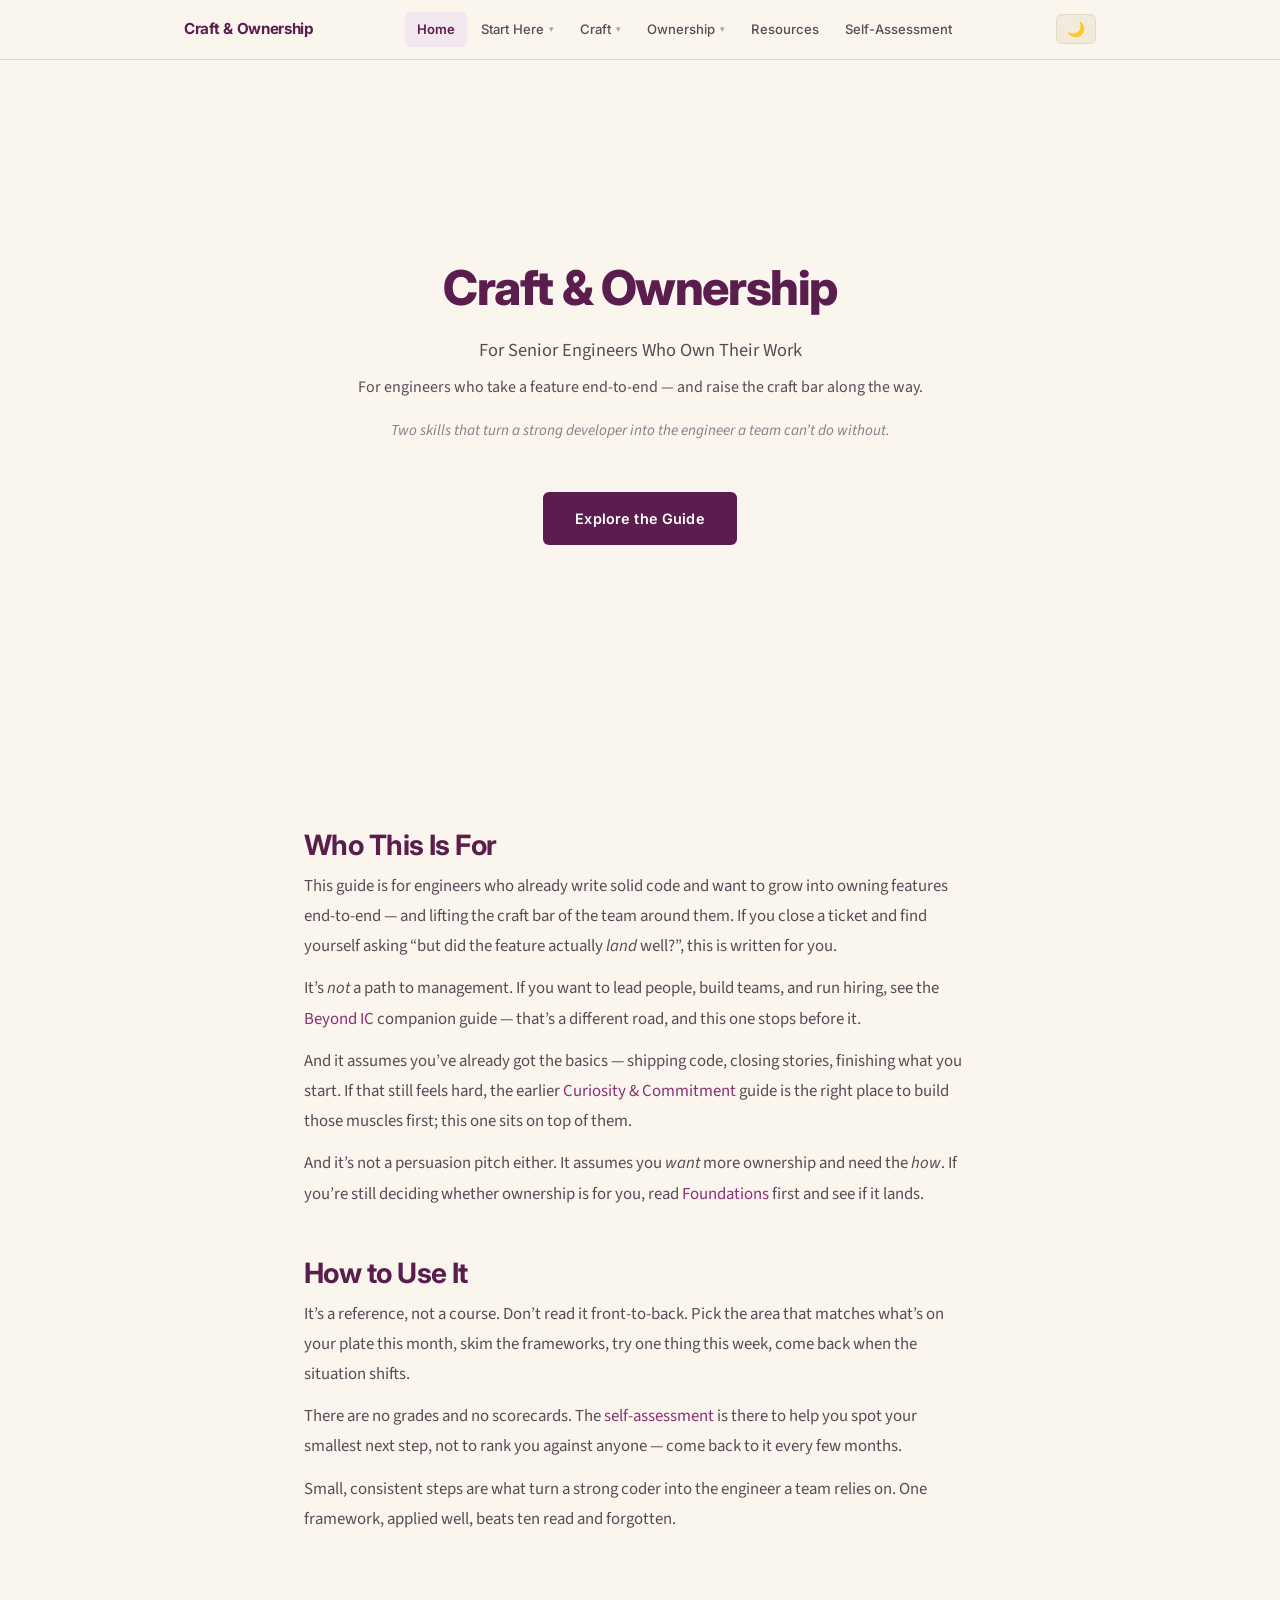
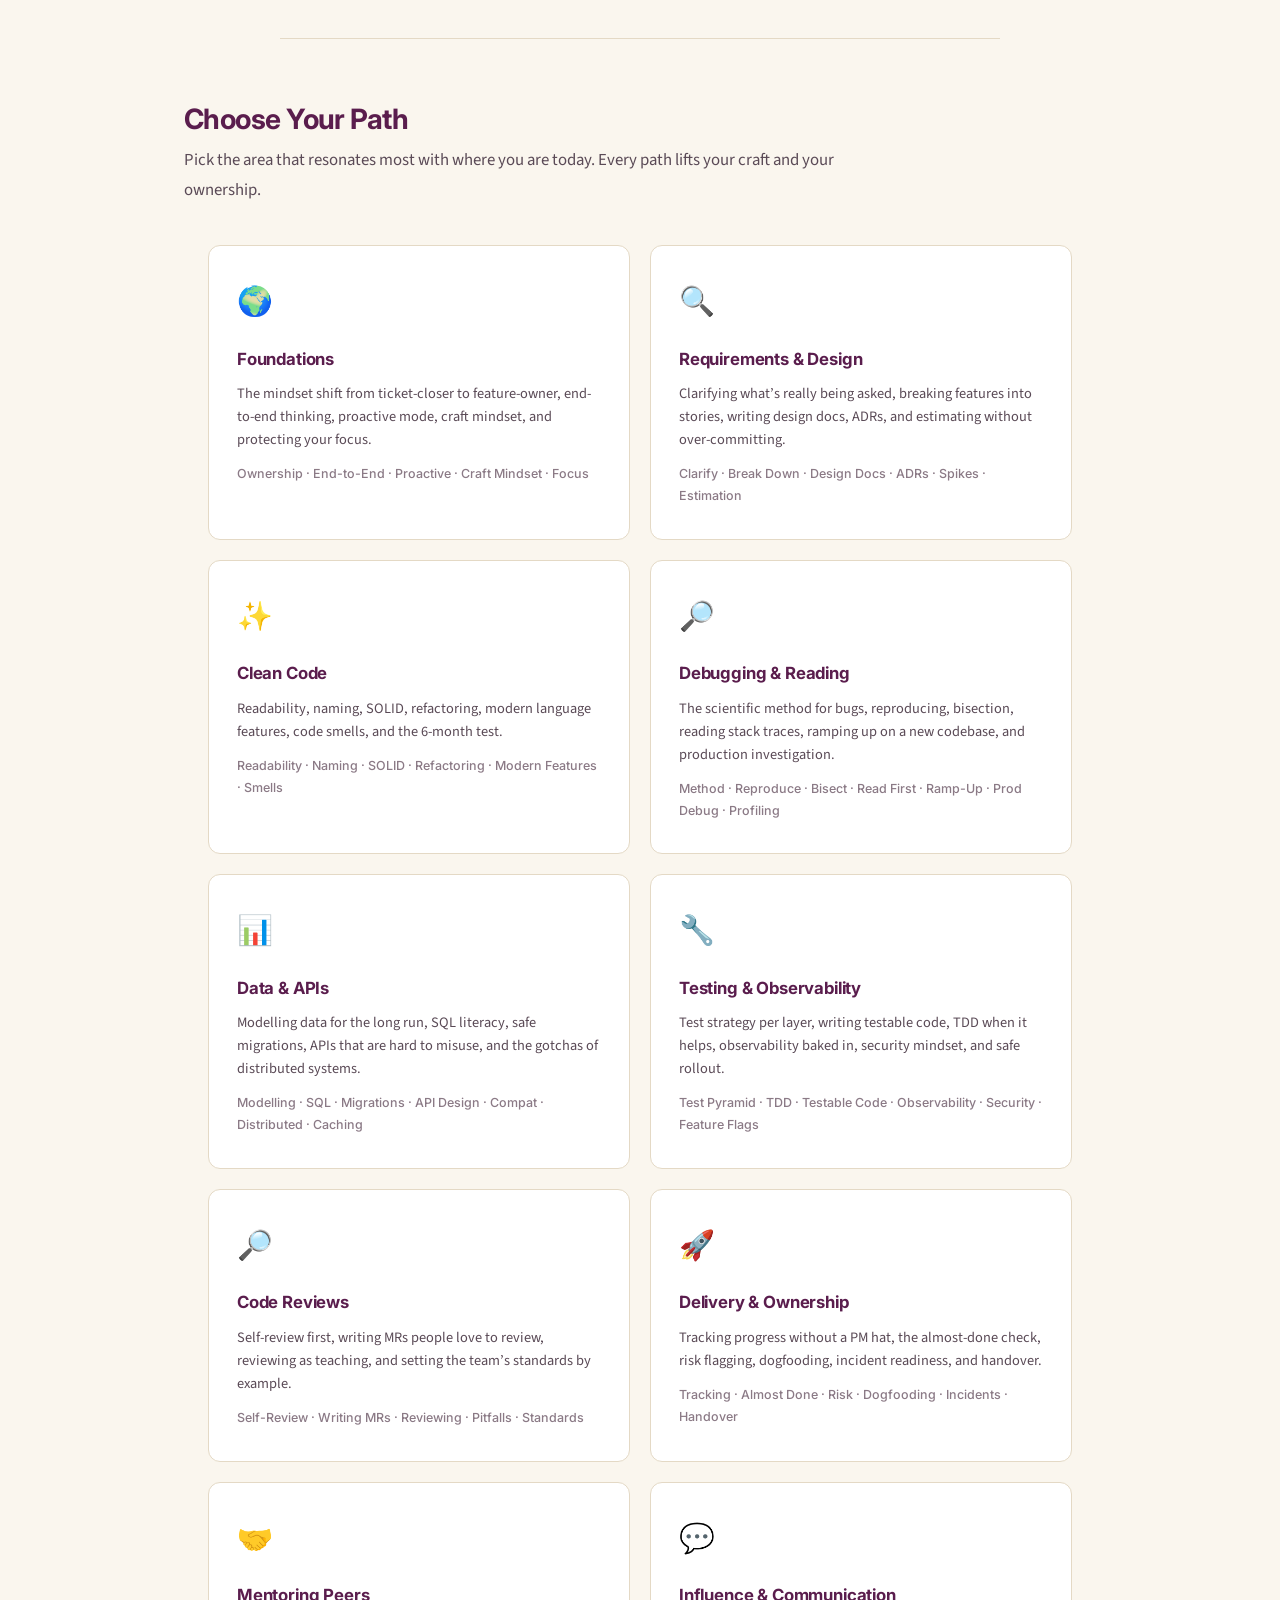
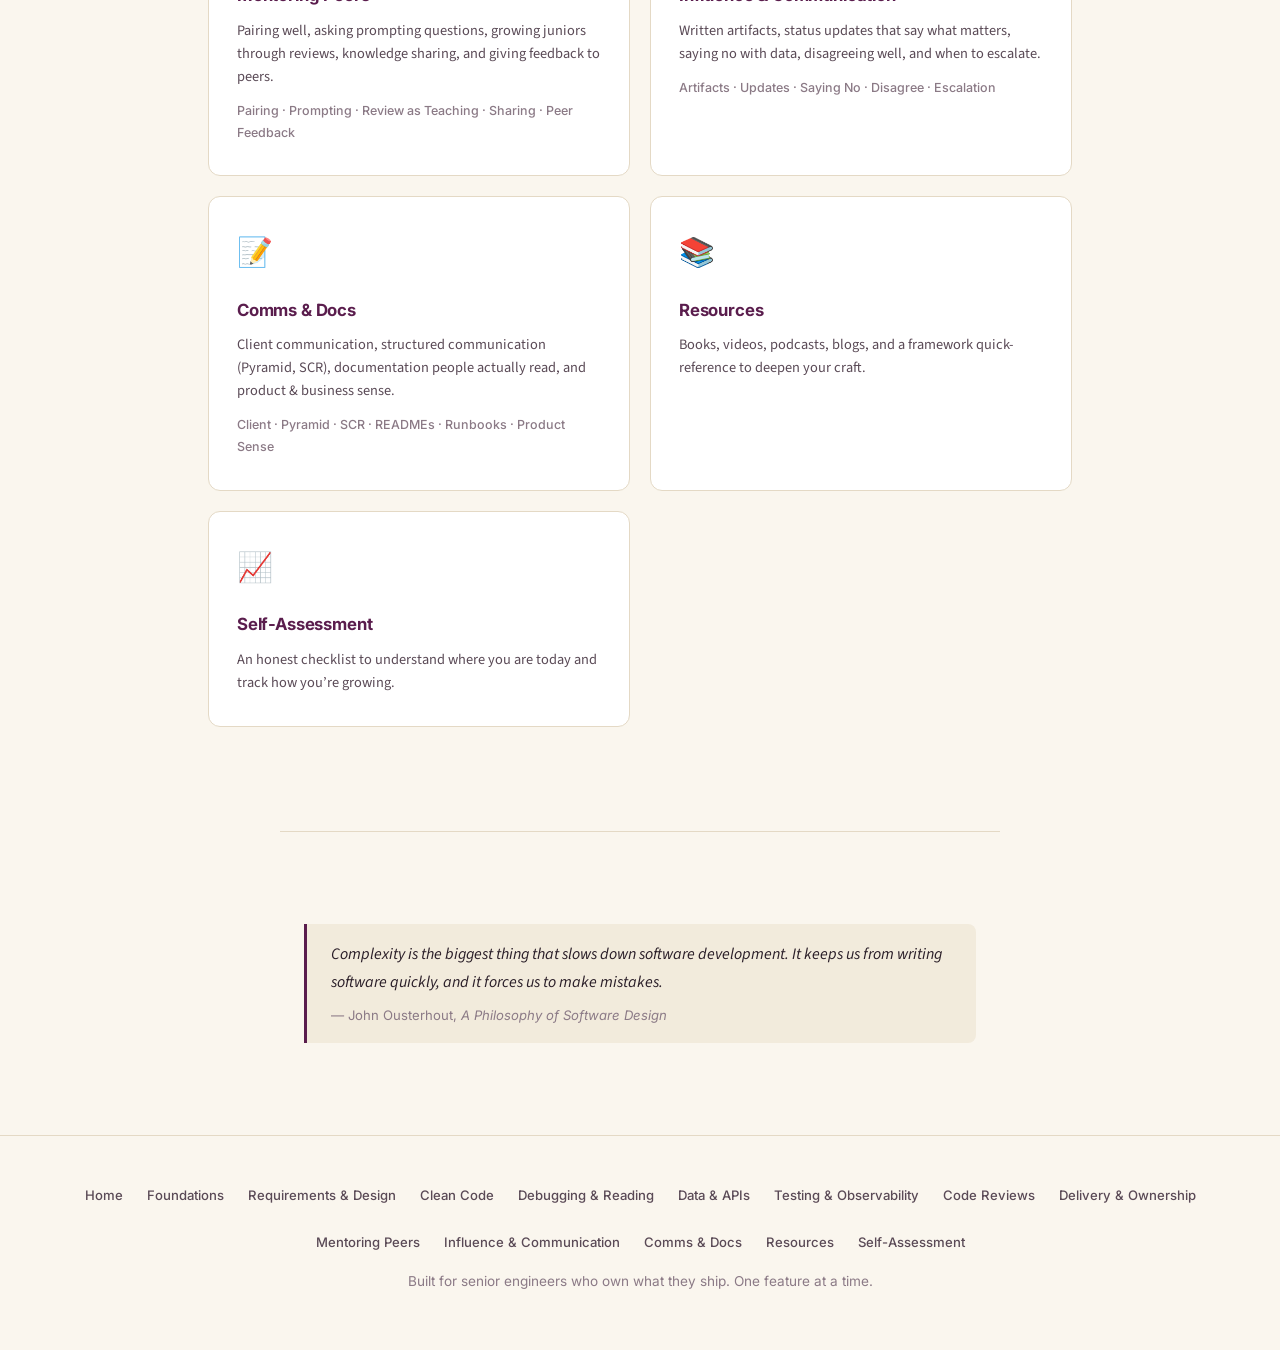
==== commit 3b913930: "Cross-link sibling guides: fix Beyond IC URL, add back-link to Curiosity & Commitment Co-Authored-By" ====
--- a/index.html
+++ b/index.html
@@ -69,7 +69,8 @@
     <h2>Who This Is For</h2>
     <div class="section-intro">
       <p>This guide is for engineers who already write solid code and want to grow into owning features end-to-end &mdash; and lifting the craft bar of the team around them. If you close a ticket and find yourself asking &ldquo;but did the feature actually <em>land</em> well?&rdquo;, this is written for you.</p>
-      <p>It&rsquo;s <em>not</em> a path to management. If you want to lead people, build teams, and run hiring, see the <a href="https://sujitkamthe.github.io/" target="_blank" rel="noopener">Beyond IC</a> companion guide &mdash; that&rsquo;s a different road, and this one stops before it.</p>
+      <p>It&rsquo;s <em>not</em> a path to management. If you want to lead people, build teams, and run hiring, see the <a href="https://sujitkamthe.github.io/beyond-ic/" target="_blank" rel="noopener">Beyond IC</a> companion guide &mdash; that&rsquo;s a different road, and this one stops before it.</p>
+      <p>And it assumes you&rsquo;ve already got the basics &mdash; shipping code, closing stories, finishing what you start. If that still feels hard, the earlier <a href="https://sujitkamthe.github.io/curiosity-commitment/" target="_blank" rel="noopener">Curiosity &amp; Commitment</a> guide is the right place to build those muscles first; this one sits on top of them.</p>
       <p>And it&rsquo;s not a persuasion pitch either. It assumes you <em>want</em> more ownership and need the <em>how</em>. If you&rsquo;re still deciding whether ownership is for you, read <a href="foundations.html">Foundations</a> first and see if it lands.</p>
     </div>
 
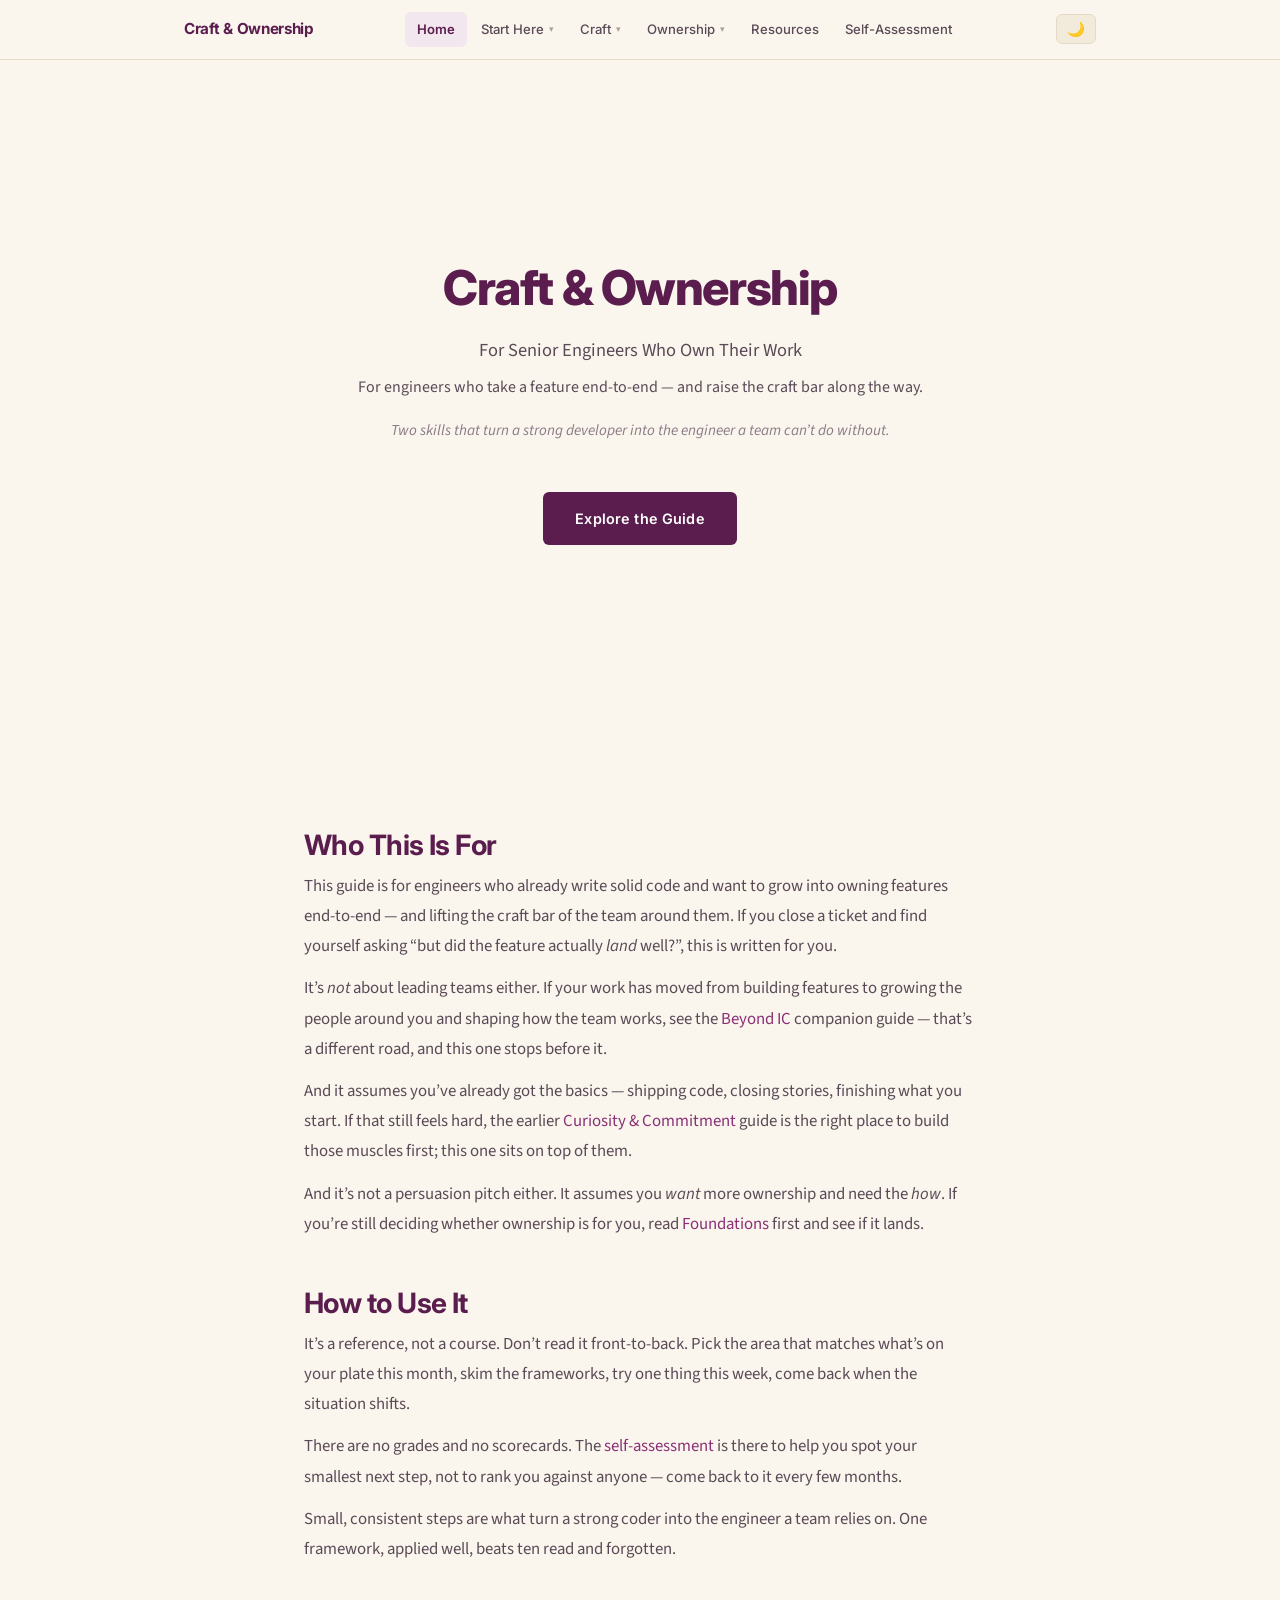
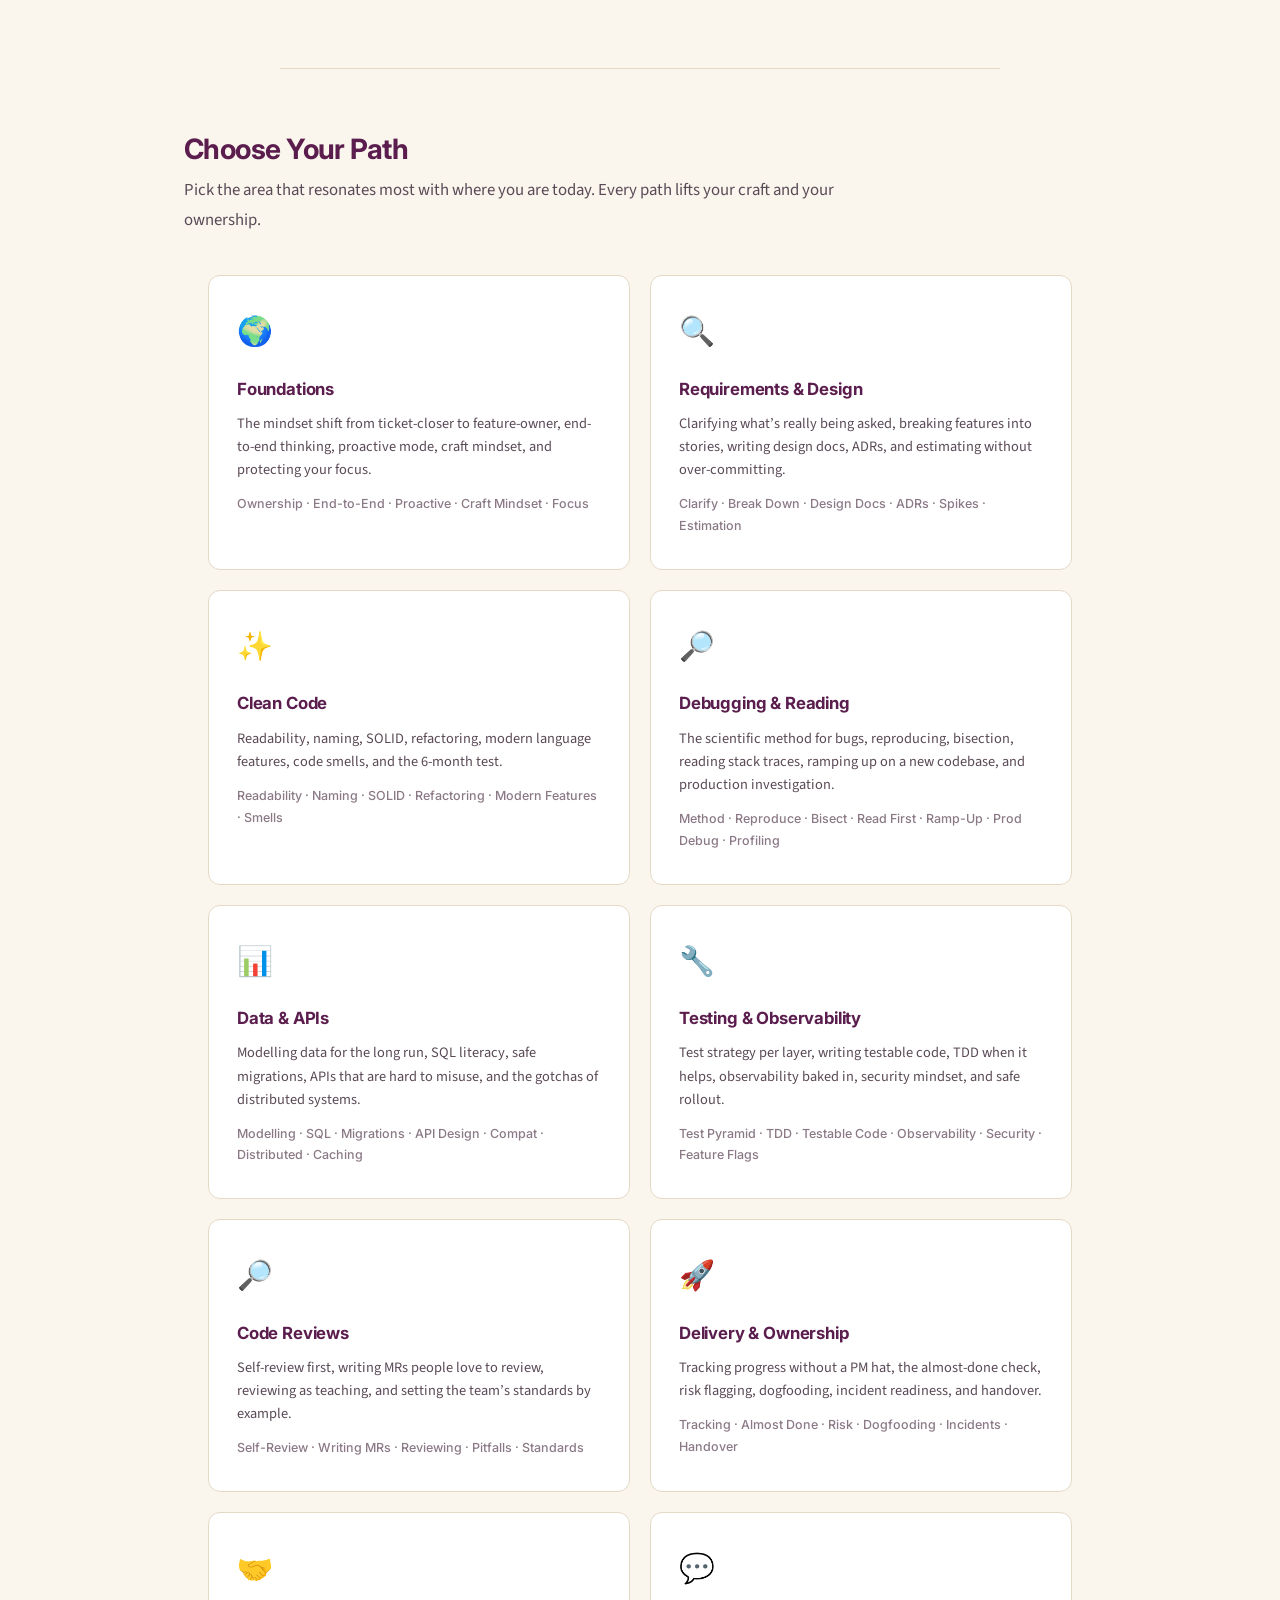
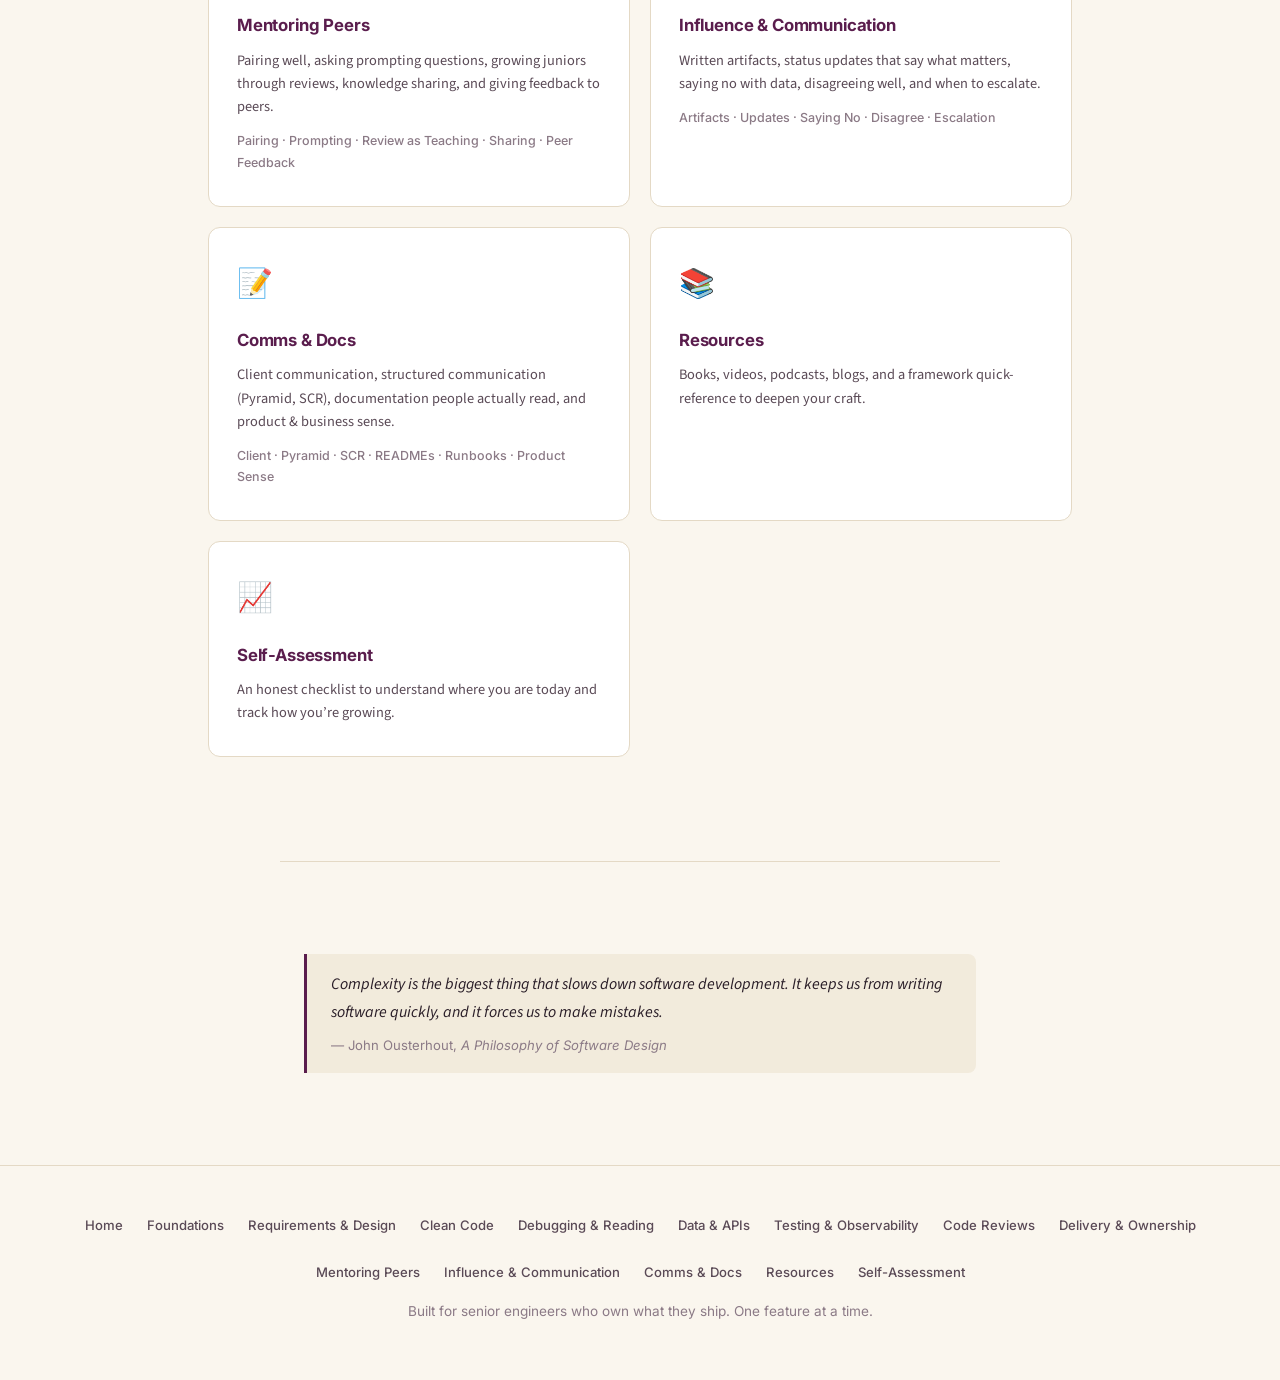
==== commit 21526dfa: "Drop management-role framing from Who This Is For Team has no management or role boundaries (PM/BA/Q" ====
--- a/index.html
+++ b/index.html
@@ -69,7 +69,7 @@
     <h2>Who This Is For</h2>
     <div class="section-intro">
       <p>This guide is for engineers who already write solid code and want to grow into owning features end-to-end &mdash; and lifting the craft bar of the team around them. If you close a ticket and find yourself asking &ldquo;but did the feature actually <em>land</em> well?&rdquo;, this is written for you.</p>
-      <p>It&rsquo;s <em>not</em> a path to management. If you want to lead people, build teams, and run hiring, see the <a href="https://sujitkamthe.github.io/beyond-ic/" target="_blank" rel="noopener">Beyond IC</a> companion guide &mdash; that&rsquo;s a different road, and this one stops before it.</p>
+      <p>It&rsquo;s <em>not</em> about leading teams either. If your work has moved from building features to growing the people around you and shaping how the team works, see the <a href="https://sujitkamthe.github.io/beyond-ic/" target="_blank" rel="noopener">Beyond IC</a> companion guide &mdash; that&rsquo;s a different road, and this one stops before it.</p>
       <p>And it assumes you&rsquo;ve already got the basics &mdash; shipping code, closing stories, finishing what you start. If that still feels hard, the earlier <a href="https://sujitkamthe.github.io/curiosity-commitment/" target="_blank" rel="noopener">Curiosity &amp; Commitment</a> guide is the right place to build those muscles first; this one sits on top of them.</p>
       <p>And it&rsquo;s not a persuasion pitch either. It assumes you <em>want</em> more ownership and need the <em>how</em>. If you&rsquo;re still deciding whether ownership is for you, read <a href="foundations.html">Foundations</a> first and see if it lands.</p>
     </div>
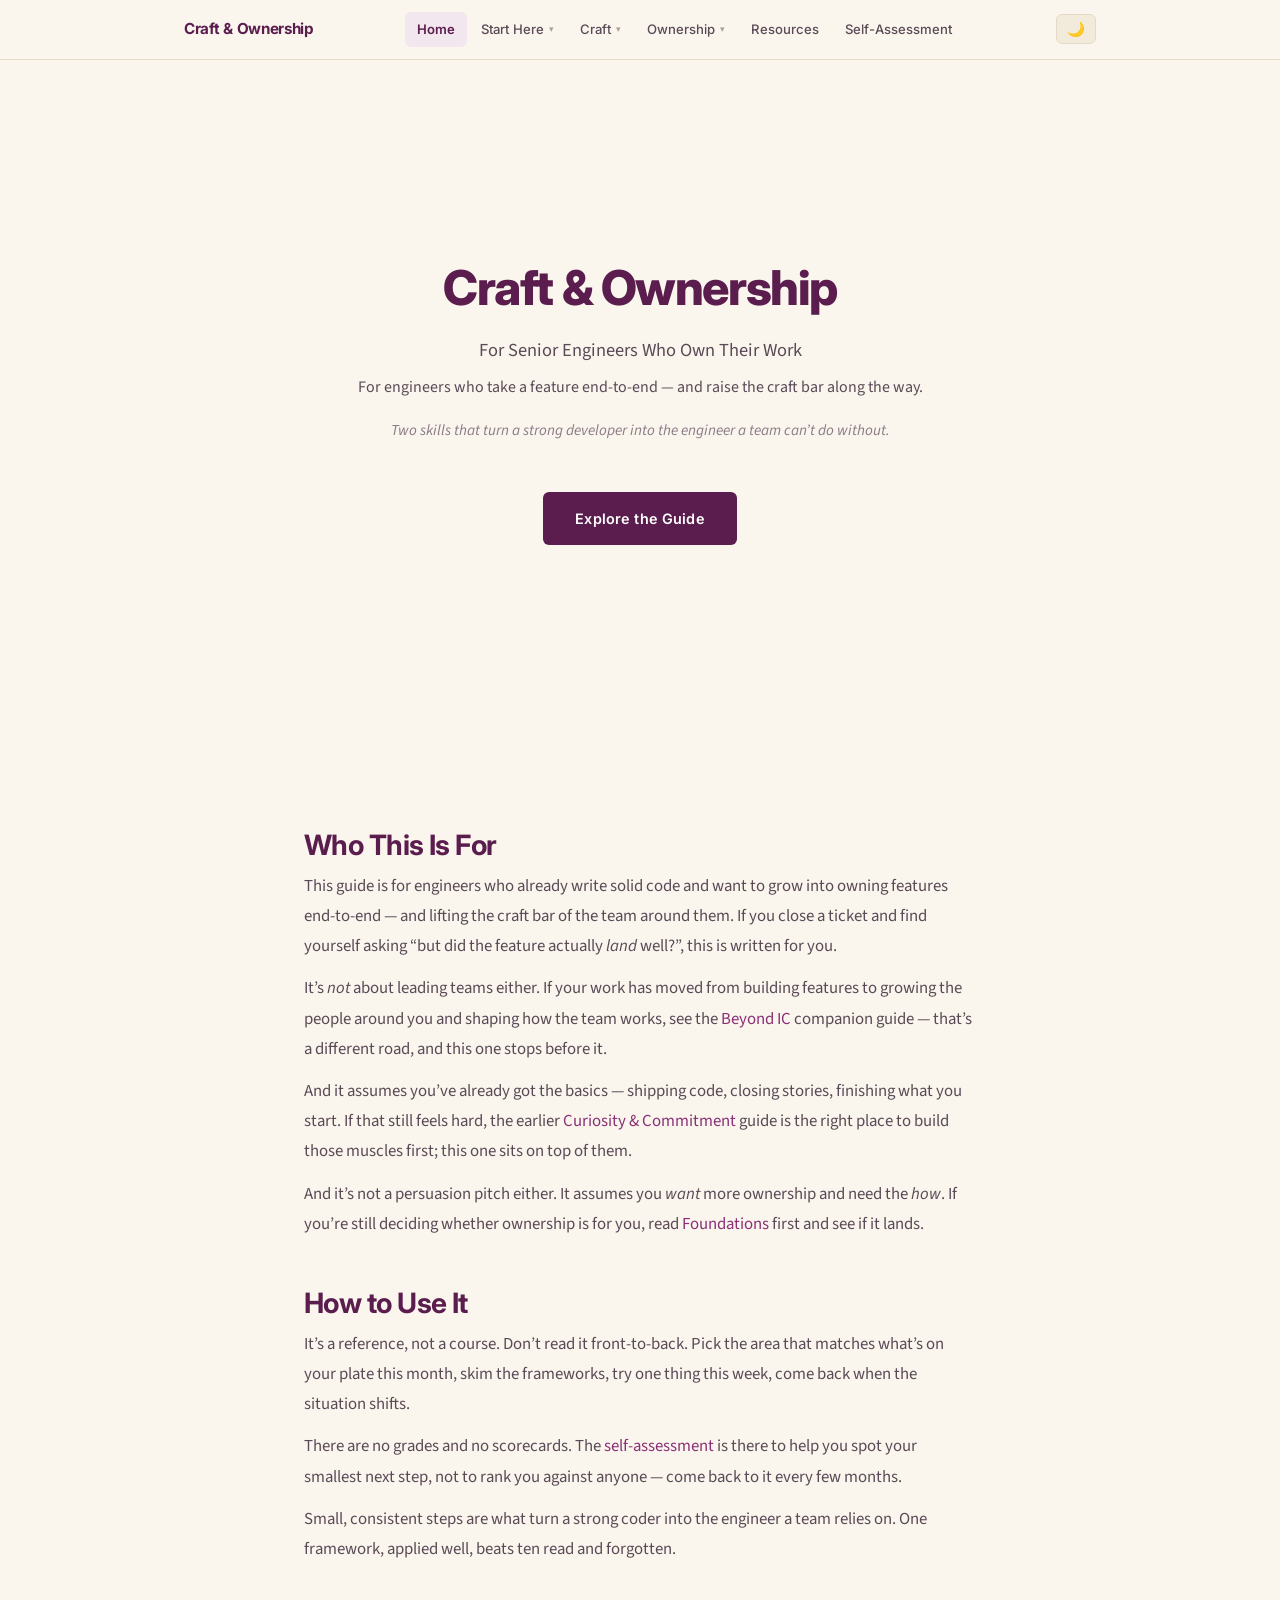
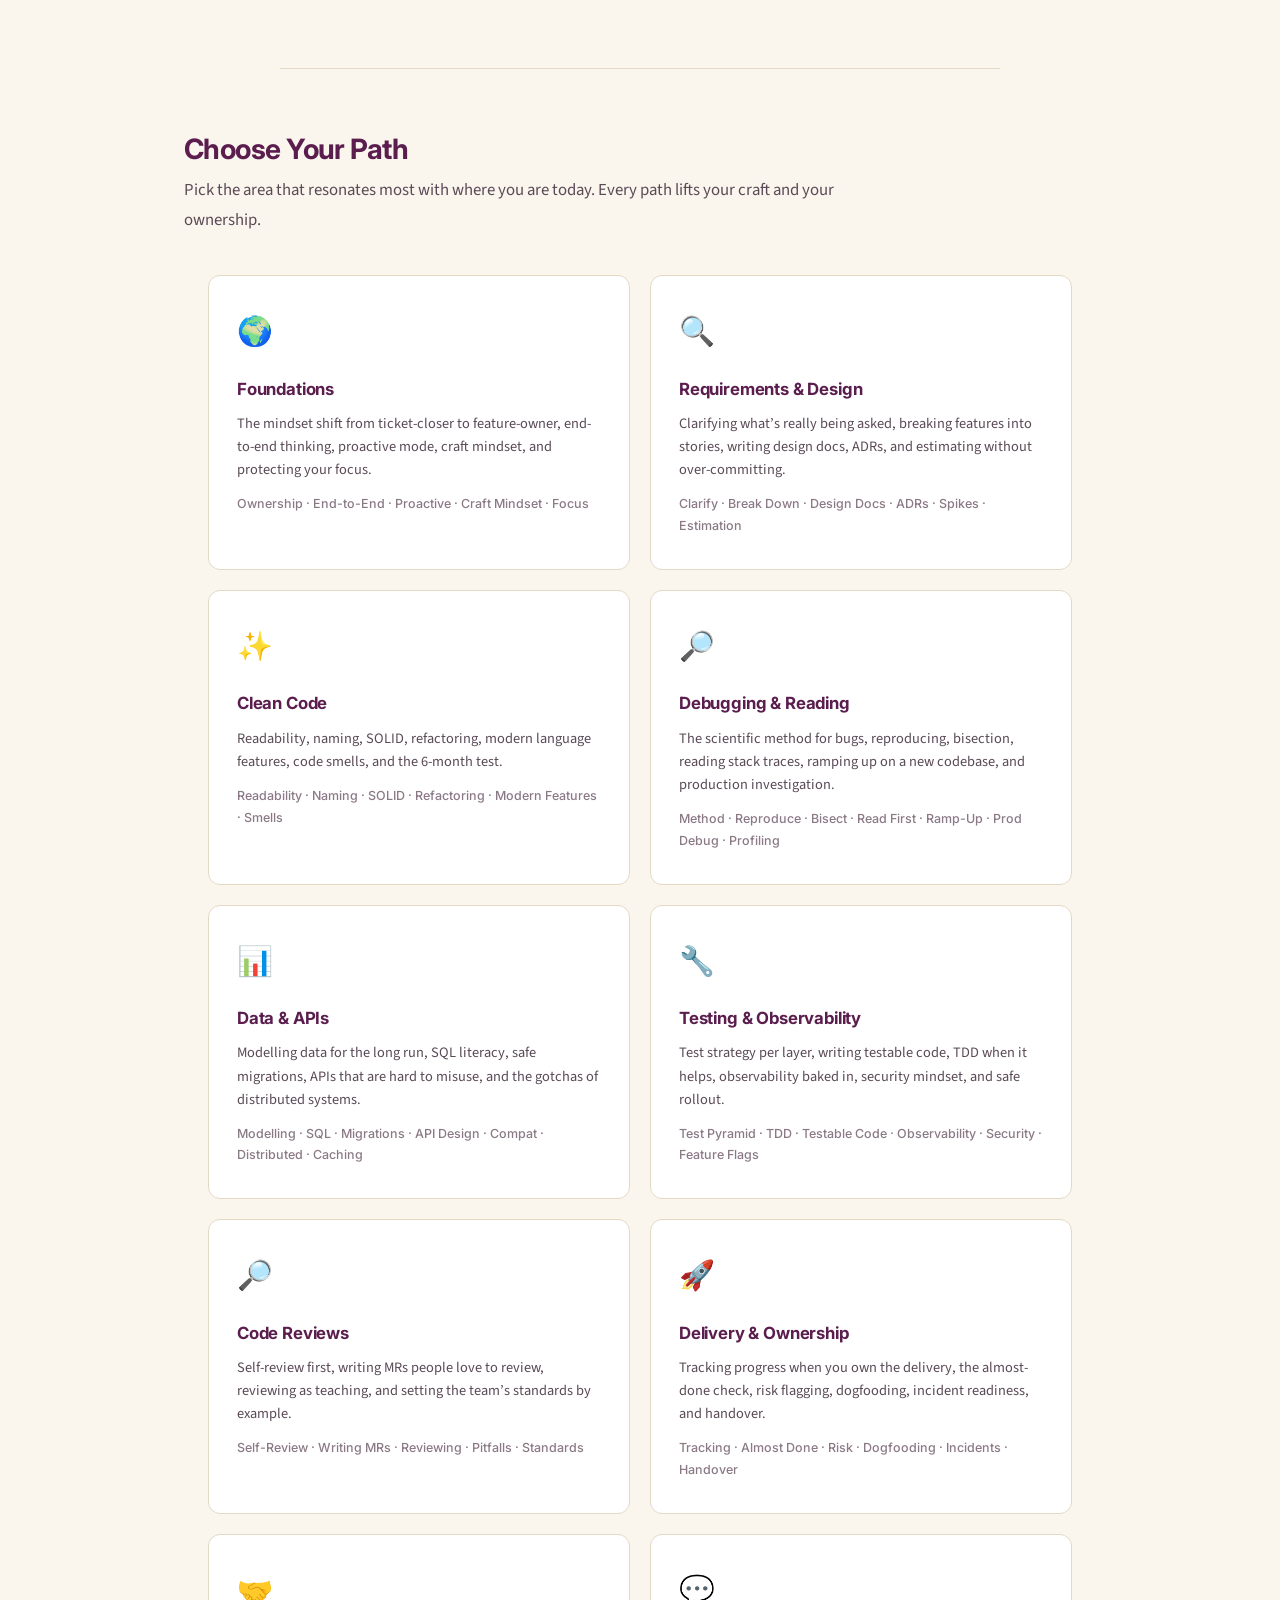
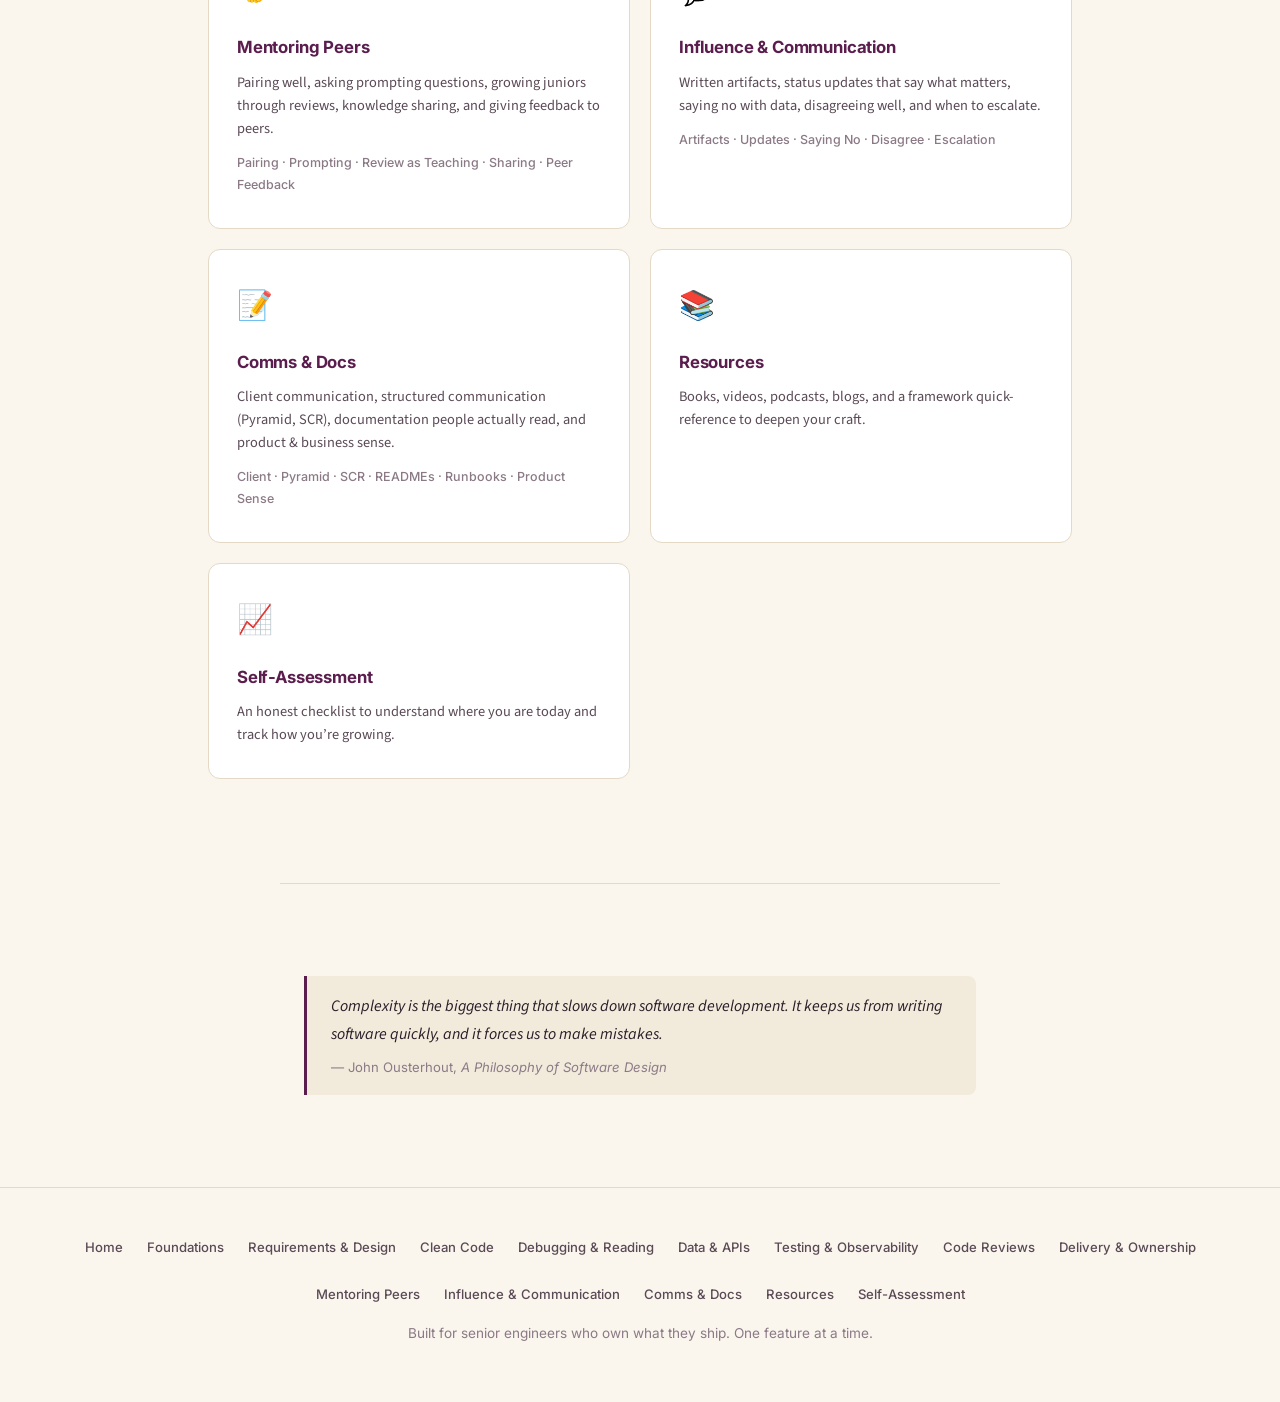
==== commit 9f8a9666: "Drop role-assumption language across the guide Replace scenario usage of PM/QA/manager with team-str" ====
--- a/index.html
+++ b/index.html
@@ -143,7 +143,7 @@
       <a href="delivery-ownership.html" class="path-card">
         <span class="path-icon">&#128640;</span>
         <h3>Delivery &amp; Ownership</h3>
-        <p>Tracking progress without a PM hat, the almost-done check, risk flagging, dogfooding, incident readiness, and handover.</p>
+        <p>Tracking progress when you own the delivery, the almost-done check, risk flagging, dogfooding, incident readiness, and handover.</p>
         <div class="path-chapters">Tracking &middot; Almost Done &middot; Risk &middot; Dogfooding &middot; Incidents &middot; Handover</div>
       </a>
 
